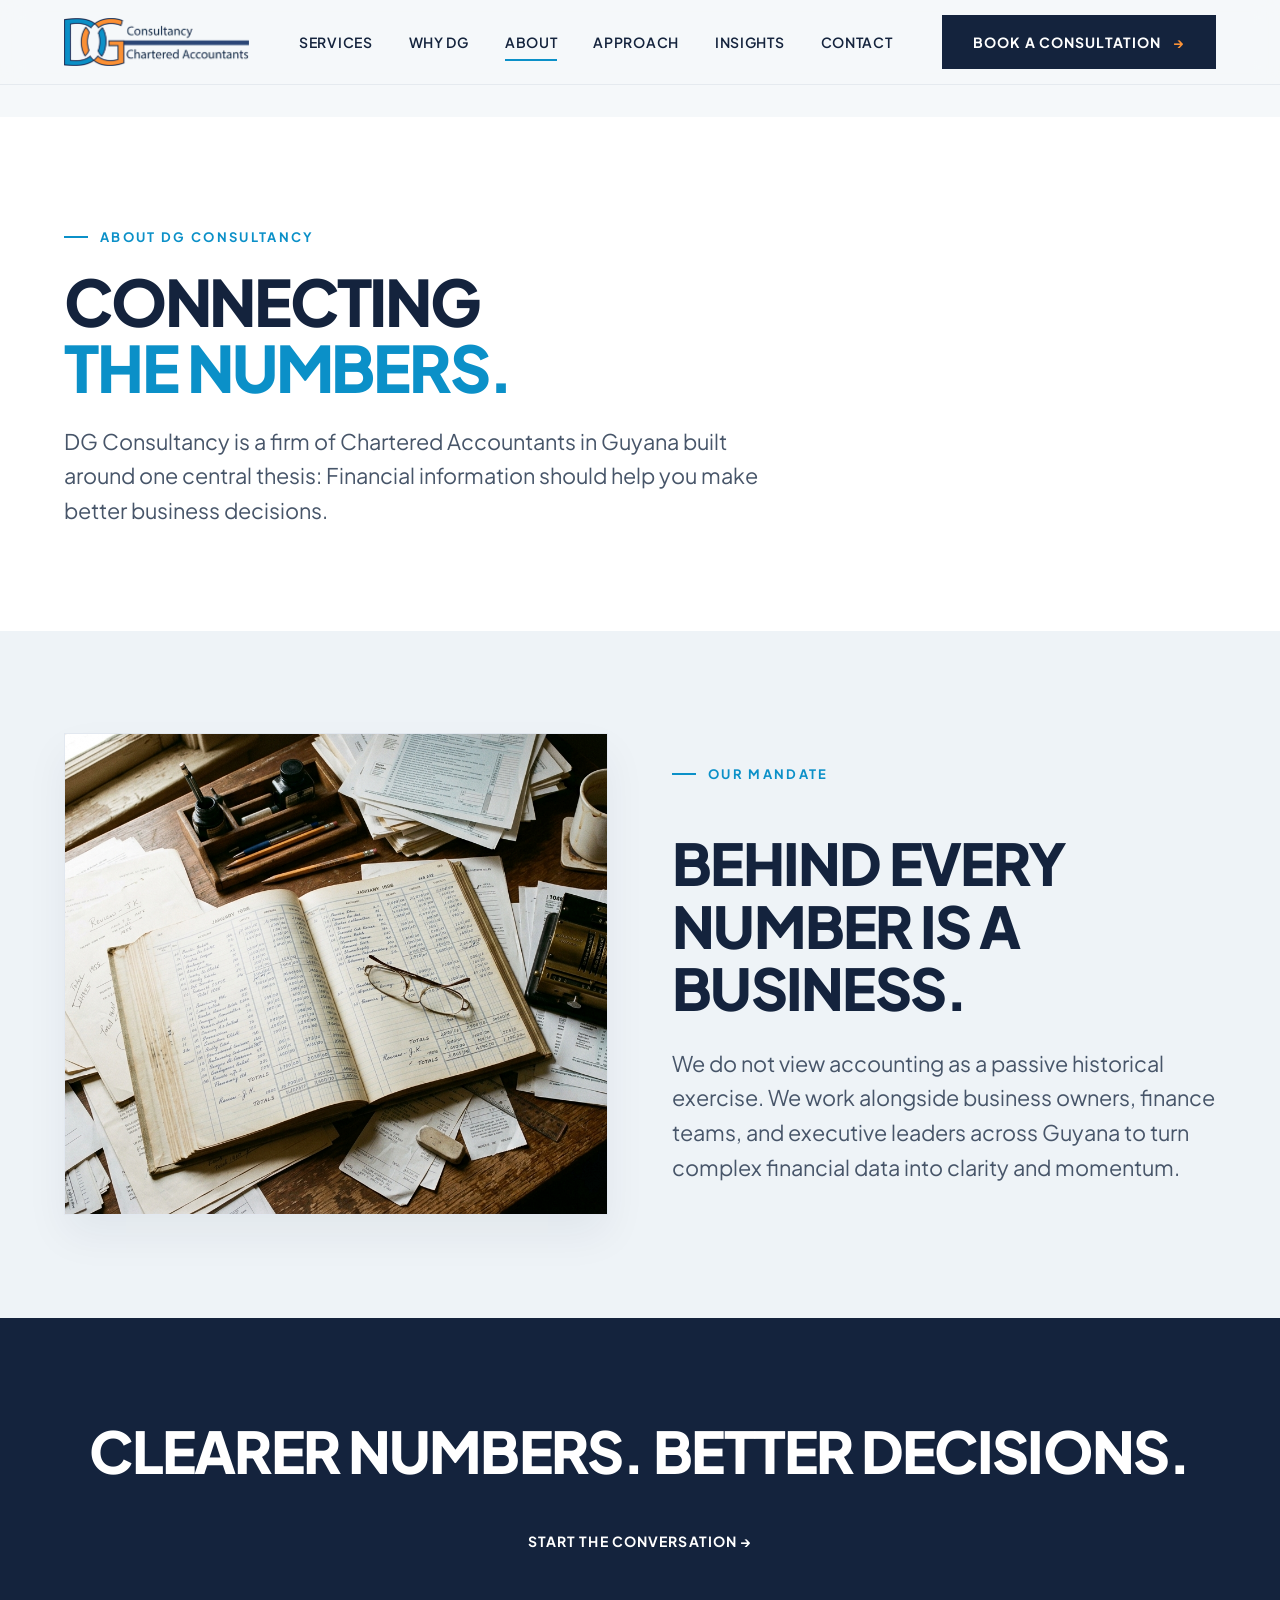
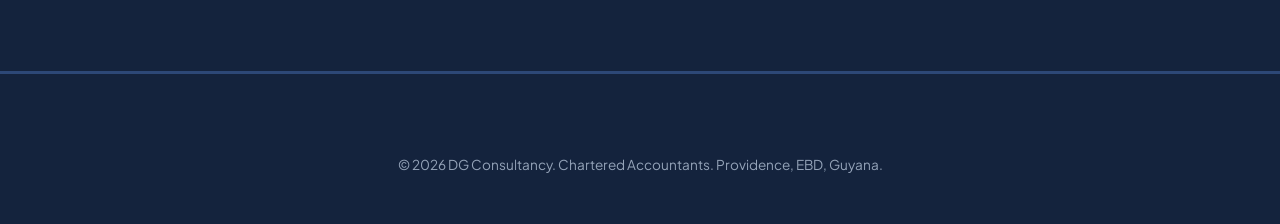
==== about.html @ 397938e2 "Initial commit: DG Consultancy website and digital identity" ====
<!DOCTYPE html>
<html lang="en">
<head>
  <meta charset="UTF-8">
  <meta name="viewport" content="width=device-width, initial-scale=1.0">
  <title>About DG Consultancy | Chartered Accountants Guyana</title>
  <meta name="description" content="Learn about DG Consultancy, Chartered Accountants in Guyana. Built on precision, perspective, control and direction.">
  <link rel="preconnect" href="https://fonts.googleapis.com">
  <link rel="preconnect" href="https://fonts.gstatic.com" crossorigin>
  <link href="https://fonts.googleapis.com/css2?family=Plus+Jakarta+Sans:wght@400;500;600;700;800&display=swap" rel="stylesheet">
  <link rel="stylesheet" href="styles.css">
</head>
<body>

  <header class="site-header" id="site-header">
    <div class="container header-container">
      <a href="index.html" class="brand-logo" aria-label="DG Consultancy Homepage">
        <img src="assets/images/logo.png" alt="DG Consultancy Chartered Accountants Logo" class="brand-logo-img">
      </a>

      <nav class="nav-links">
        <a href="index.html#services" class="nav-link">Services</a>
        <a href="index.html#why-dg" class="nav-link">Why DG</a>
        <a href="about.html" class="nav-link active">About</a>
        <a href="index.html#approach" class="nav-link">Approach</a>
        <a href="insights.html" class="nav-link">Insights</a>
        <a href="contact.html" class="nav-link">Contact</a>
      </nav>

      <div class="header-cta-group">
        <a href="contact.html" class="btn-primary">BOOK A CONSULTATION <span class="arrow">&rarr;</span></a>
      </div>
    </div>
  </header>

  <main style="padding-top: calc(var(--header-height) + 2rem);">
    
    <section class="section section-light">
      <div class="container">
        <span class="text-eyebrow">ABOUT DG CONSULTANCY</span>
        <h1 class="text-hero" style="font-size: clamp(2.5rem, 5vw, 4.25rem);">
          CONNECTING<br><span class="highlight-blue">THE NUMBERS.</span>
        </h1>
        <p class="text-subtitle" style="max-width: 720px; margin-top: 1.5rem;">
          DG Consultancy is a firm of Chartered Accountants in Guyana built around one central thesis: Financial information should help you make better business decisions.
        </p>
      </div>
    </section>

    <section class="section section-pale">
      <div class="container">
        <div class="human-grid">
          <div class="human-image-frame" data-reveal>
            <img src="assets/images/about-hands.jpg" alt="DG Consultancy Professional Practice">
          </div>
          <div class="human-content" data-reveal>
            <span class="text-eyebrow">OUR MANDATE</span>
            <h2 class="text-section-title">BEHIND EVERY NUMBER IS A BUSINESS.</h2>
            <p class="text-subtitle">
              We do not view accounting as a passive historical exercise. We work alongside business owners, finance teams, and executive leaders across Guyana to turn complex financial data into clarity and momentum.
            </p>
          </div>
        </div>
      </div>
    </section>

    <section class="section section-dark" style="text-align: center;">
      <div class="container">
        <h2 class="text-section-title">CLEARER NUMBERS. BETTER DECISIONS.</h2>
        <a href="contact.html" class="btn-primary" style="margin-top: 2rem;">START THE CONVERSATION &rarr;</a>
      </div>
    </section>

  </main>

  <footer class="site-footer">
    <div class="container" style="text-align: center; color: #94A3B8; font-size: 0.85rem;">
      &copy; 2026 DG Consultancy. Chartered Accountants. Providence, EBD, Guyana.
    </div>
  </footer>

  <script src="script.js"></script>
</body>
</html>
---- styles.css ----
/* ==========================================================================
   DG CONSULTANCY — DESIGN SYSTEM & STYLESHEET
   Brand Direction: Navy Authority + Blue Intelligence + Orange Action + White Clarity
   ========================================================================== */

/* --------------------------------------------------------------------------
   1. COLOR SYSTEM & CSS VARIABLES
   -------------------------------------------------------------------------- */
:root {
  /* Primary Logo & Brand Colors */
  --color-navy: #2D4877;
  --color-dark-navy: #14233D;
  --color-blue: #0B90C8;
  --color-orange: #FB9237;
  
  /* Neutral Surfaces & Backgrounds */
  --color-white: #FFFFFF;
  --color-bg-light: #F5F8FA;
  --color-bg-pale-blue: #EEF3F7;
  --color-bg-card: #FFFFFF;
  
  /* Text & Border Colors */
  --color-text-primary: #14233D;
  --color-text-secondary: #475569;
  --color-text-muted: #64748B;
  --color-text-light: #94A3B8;
  --color-border: #E2E8F0;
  --color-border-dark: rgba(255, 255, 255, 0.12);
  
  /* Brand Specific Accents */
  --color-blue-glow: rgba(11, 144, 200, 0.15);
  --color-orange-glow: rgba(251, 146, 55, 0.2);
  
  /* Typography Tokens */
  --font-primary: 'Plus Jakarta Sans', -apple-system, BlinkMacSystemFont, 'Segoe UI', Roboto, sans-serif;
  --font-mono: 'JetBrains Mono', monospace, sans-serif;

  /* Layout & Grid */
  --container-max-width: 1400px;
  --header-height: 85px;
  --section-padding-y: clamp(5rem, 8vw, 8.5rem);
  --section-padding-x: clamp(1.25rem, 5vw, 4rem);
  
  /* Transitions & Easing */
  --transition-fast: 0.2s cubic-bezier(0.16, 1, 0.3, 1);
  --transition-normal: 0.4s cubic-bezier(0.16, 1, 0.3, 1);
  --transition-slow: 0.8s cubic-bezier(0.16, 1, 0.3, 1);
  --ease-out-expo: cubic-bezier(0.16, 1, 0.3, 1);
}

/* --------------------------------------------------------------------------
   2. RESET & BASE STYLES
   -------------------------------------------------------------------------- */
*, *::before, *::after {
  box-sizing: border-box;
  margin: 0;
  padding: 0;
}

html {
  scroll-behavior: smooth;
  font-size: 16px;
  -webkit-font-smoothing: antialiased;
  -moz-osx-font-smoothing: grayscale;
  background-color: var(--color-bg-light);
  color: var(--color-text-primary);
}

body {
  font-family: var(--font-primary);
  line-height: 1.6;
  overflow-x: hidden;
  background-color: var(--color-bg-light);
}

img, picture, svg, video {
  display: block;
  max-width: 100%;
  height: auto;
}

button, input, textarea, select {
  font: inherit;
  color: inherit;
  background: none;
  border: none;
  outline: none;
}

button {
  cursor: pointer;
}

a {
  color: inherit;
  text-decoration: none;
}

ul, ol {
  list-style: none;
}

/* --------------------------------------------------------------------------
   3. TYPOGRAPHY SYSTEM (ARCHITECTURAL & INTENTIONAL)
   -------------------------------------------------------------------------- */
h1, h2, h3, h4, h5, h6 {
  font-weight: 700;
  line-height: 1.1;
  letter-spacing: -0.025em;
  color: var(--color-dark-navy);
}

.text-hero {
  font-size: clamp(2.75rem, 6.2vw, 5.5rem);
  font-weight: 800;
  line-height: 1.04;
  letter-spacing: -0.035em;
  text-transform: uppercase;
}

.text-section-title {
  font-size: clamp(2.25rem, 4.5vw, 3.75rem);
  font-weight: 800;
  line-height: 1.08;
  letter-spacing: -0.03em;
  text-transform: uppercase;
}

.text-statement {
  font-size: clamp(1.85rem, 3.5vw, 3rem);
  font-weight: 700;
  line-height: 1.15;
  letter-spacing: -0.025em;
  text-transform: uppercase;
}

.text-subtitle {
  font-size: clamp(1.1rem, 2vw, 1.35rem);
  color: var(--color-text-secondary);
  font-weight: 400;
  line-height: 1.6;
}

.text-eyebrow {
  font-size: 0.8125rem;
  font-weight: 700;
  letter-spacing: 0.18em;
  text-transform: uppercase;
  color: var(--color-blue);
  display: inline-flex;
  align-items: center;
  gap: 0.75rem;
  margin-bottom: 1.25rem;
}

.text-eyebrow::before {
  content: '';
  display: inline-block;
  width: 24px;
  height: 2px;
  background-color: var(--color-blue);
}

.text-micro {
  font-size: 0.75rem;
  font-weight: 600;
  letter-spacing: 0.12em;
  text-transform: uppercase;
  color: var(--color-text-muted);
}

/* Accent highlight color */
.highlight-blue {
  color: var(--color-blue);
}

.highlight-orange {
  color: var(--color-orange);
}

/* --------------------------------------------------------------------------
   4. LAYOUT & CONTAINERS
   -------------------------------------------------------------------------- */
.container {
  width: 100%;
  max-width: var(--container-max-width);
  margin: 0 auto;
  padding-left: var(--section-padding-x);
  padding-right: var(--section-padding-x);
}

.section {
  padding-top: var(--section-padding-y);
  padding-bottom: var(--section-padding-y);
  position: relative;
}

.section-light {
  background-color: var(--color-white);
}

.section-pale {
  background-color: var(--color-bg-pale-blue);
}

.section-dark {
  background-color: var(--color-dark-navy);
  color: var(--color-white);
}

.section-dark h1,
.section-dark h2,
.section-dark h3,
.section-dark h4 {
  color: var(--color-white);
}

.grid-12 {
  display: grid;
  grid-template-columns: repeat(12, 1fr);
  gap: 1.75rem;
}

/* Structural Brand Line Motif */
.brand-line {
  height: 2px;
  width: 100%;
  background: linear-gradient(90deg, var(--color-navy) 0%, var(--color-blue) 70%, var(--color-orange) 100%);
  border: none;
  margin: 0;
}

.brand-line-subtle {
  height: 1px;
  width: 100%;
  background: var(--color-border);
  border: none;
}

/* --------------------------------------------------------------------------
   5. NAVIGATION & HEADER BEHAVIOR
   -------------------------------------------------------------------------- */
.site-header {
  position: fixed;
  top: 0;
  left: 0;
  right: 0;
  height: var(--header-height);
  z-index: 1000;
  transition: background-color var(--transition-normal), border-color var(--transition-normal), transform var(--transition-normal);
  background-color: rgba(245, 248, 250, 0.85);
  backdrop-filter: blur(12px);
  -webkit-backdrop-filter: blur(12px);
  border-bottom: 1px solid rgba(45, 72, 119, 0.08);
}

.site-header.scrolled {
  background-color: rgba(255, 255, 255, 0.96);
  border-bottom: 1px solid var(--color-border);
  box-shadow: 0 4px 20px rgba(20, 35, 61, 0.04);
}

.header-container {
  display: flex;
  align-items: center;
  justify-content: space-between;
  height: 100%;
}

/* SVG & Image Logo Styling */
.brand-logo {
  display: flex;
  align-items: center;
  gap: 0.85rem;
  text-decoration: none;
}

.brand-logo svg,
.brand-logo-img {
  height: clamp(40px, 4vw, 48px);
  max-height: 48px;
  width: auto;
  object-fit: contain;
  transition: transform var(--transition-fast), filter var(--transition-fast);
}

.site-footer .brand-logo-img {
  height: clamp(48px, 4.5vw, 56px);
  max-height: 56px;
}

.brand-logo:hover svg,
.brand-logo:hover .brand-logo-img {
  transform: scale(1.02);
}

.nav-links {
  display: flex;
  align-items: center;
  gap: 2.25rem;
}

.nav-link {
  font-size: 0.875rem;
  font-weight: 600;
  letter-spacing: 0.05em;
  text-transform: uppercase;
  color: var(--color-dark-navy);
  position: relative;
  padding: 0.5rem 0;
  transition: color var(--transition-fast);
}

.nav-link::after {
  content: '';
  position: absolute;
  bottom: 0;
  left: 0;
  width: 0%;
  height: 2px;
  background-color: var(--color-blue);
  transition: width var(--transition-fast);
}

.nav-link:hover {
  color: var(--color-blue);
}

.nav-link:hover::after,
.nav-link.active::after {
  width: 100%;
}

.header-cta-group {
  display: flex;
  align-items: center;
  gap: 1.25rem;
}

/* Mobile Toggle */
.mobile-nav-toggle {
  display: none;
  flex-direction: column;
  justify-content: center;
  gap: 5px;
  width: 40px;
  height: 40px;
  padding: 8px;
  cursor: pointer;
  z-index: 1002;
}

.mobile-nav-toggle span {
  display: block;
  height: 2px;
  width: 100%;
  background-color: var(--color-dark-navy);
  transition: transform var(--transition-normal), opacity var(--transition-normal);
}

.mobile-nav-toggle.open span:nth-child(1) {
  transform: translateY(7px) rotate(45deg);
}

.mobile-nav-toggle.open span:nth-child(2) {
  opacity: 0;
}

.mobile-nav-toggle.open span:nth-child(3) {
  transform: translateY(-7px) rotate(-45deg);
}

/* Mobile Menu Panel */
.mobile-nav-panel {
  position: fixed;
  inset: 0;
  background-color: var(--color-dark-navy);
  z-index: 1001;
  padding: 6rem 2rem 3rem 2rem;
  display: flex;
  flex-direction: column;
  justify-content: space-between;
  transform: translateX(100%);
  transition: transform var(--transition-normal);
}

.mobile-nav-panel.open {
  transform: translateX(0);
}

.mobile-nav-links {
  display: flex;
  flex-direction: column;
  gap: 1.5rem;
}

.mobile-nav-link {
  font-size: 1.75rem;
  font-weight: 700;
  text-transform: uppercase;
  color: var(--color-white);
  display: flex;
  align-items: center;
  justify-content: space-between;
  border-bottom: 1px solid var(--color-border-dark);
  padding-bottom: 1rem;
}

.mobile-nav-link span.num {
  font-size: 1rem;
  color: var(--color-orange);
}

/* --------------------------------------------------------------------------
   6. BUTTONS & INTERACTIVE CONTROLS (PRECISION DRIVEN)
   -------------------------------------------------------------------------- */
.btn-primary {
  display: inline-flex;
  align-items: center;
  justify-content: center;
  gap: 0.75rem;
  padding: 0.95rem 1.85rem;
  font-size: 0.875rem;
  font-weight: 700;
  letter-spacing: 0.08em;
  text-transform: uppercase;
  color: var(--color-white);
  background-color: var(--color-dark-navy);
  border: 1px solid var(--color-dark-navy);
  position: relative;
  overflow: hidden;
  transition: background-color var(--transition-fast), border-color var(--transition-fast), transform var(--transition-fast), box-shadow var(--transition-fast);
}

.btn-primary .arrow {
  color: var(--color-orange);
  transition: transform var(--transition-fast);
}

.btn-primary:hover {
  background-color: var(--color-navy);
  border-color: var(--color-navy);
  transform: translateY(-2px);
  box-shadow: 0 6px 20px rgba(45, 72, 119, 0.2);
}

.btn-primary:hover .arrow {
  transform: translateX(5px);
}

.btn-secondary {
  display: inline-flex;
  align-items: center;
  justify-content: center;
  gap: 0.75rem;
  padding: 0.95rem 1.85rem;
  font-size: 0.875rem;
  font-weight: 700;
  letter-spacing: 0.08em;
  text-transform: uppercase;
  color: var(--color-dark-navy);
  background-color: transparent;
  border: 1px solid var(--color-navy);
  transition: background-color var(--transition-fast), color var(--transition-fast), border-color var(--transition-fast), transform var(--transition-fast);
}

.btn-secondary .arrow {
  color: var(--color-blue);
  transition: transform var(--transition-fast);
}

.btn-secondary:hover {
  background-color: rgba(45, 72, 119, 0.05);
  border-color: var(--color-blue);
  color: var(--color-blue);
}

.btn-secondary:hover .arrow {
  transform: translateX(5px);
}

.btn-light {
  background-color: var(--color-white);
  color: var(--color-dark-navy);
  border-color: var(--color-white);
}

.btn-light:hover {
  background-color: var(--color-bg-light);
  border-color: var(--color-bg-light);
}

/* --------------------------------------------------------------------------
   7. SECTION 01: HERO
   -------------------------------------------------------------------------- */
.hero-section {
  min-height: 100vh;
  padding-top: calc(var(--header-height) + 3rem);
  padding-bottom: 4rem;
  display: flex;
  flex-direction: column;
  justify-content: space-between;
  position: relative;
  background-color: var(--color-bg-light);
  overflow: hidden;
}

.hero-grid {
  display: grid;
  grid-template-columns: 1fr 1fr;
  gap: 3.5rem;
  align-items: center;
}

.hero-content {
  display: flex;
  flex-direction: column;
  gap: 1.75rem;
}

.hero-meta-label {
  display: flex;
  align-items: center;
  gap: 1.5rem;
  border-left: 2px solid var(--color-orange);
  padding-left: 1rem;
}

.hero-body {
  font-size: clamp(1.05rem, 1.5vw, 1.25rem);
  color: var(--color-text-secondary);
  max-width: 540px;
  line-height: 1.65;
}

.hero-actions {
  display: flex;
  align-items: center;
  gap: 1.25rem;
  margin-top: 0.5rem;
}

/* Hero Architectural DG Visual */
.hero-visual-wrapper {
  position: relative;
  width: 100%;
  height: 480px;
  display: flex;
  align-items: center;
  justify-content: center;
}

.hero-visual-svg {
  width: 100%;
  height: 100%;
  max-width: 520px;
}

.hero-visual-badge {
  position: absolute;
  bottom: 10px;
  right: 10px;
  background-color: rgba(255, 255, 255, 0.92);
  backdrop-filter: blur(8px);
  padding: 0.6rem 1rem;
  border: 1px solid var(--color-border);
  display: flex;
  align-items: center;
  gap: 0.6rem;
}

.badge-dot {
  width: 8px;
  height: 8px;
  border-radius: 50%;
  background-color: var(--color-orange);
  box-shadow: 0 0 10px var(--color-orange);
  animation: pulse 2s infinite;
}

@keyframes pulse {
  0%, 100% { opacity: 1; transform: scale(1); }
  50% { opacity: 0.4; transform: scale(0.85); }
}

.hero-bottom-bar {
  margin-top: 3.5rem;
  padding-top: 1.75rem;
  border-top: 1px solid var(--color-border);
  display: flex;
  align-items: center;
  justify-content: space-between;
}

/* --------------------------------------------------------------------------
   8. SECTION 02: BRAND STATEMENT
   -------------------------------------------------------------------------- */
.statement-section {
  background-color: var(--color-white);
  position: relative;
}

.statement-grid {
  display: grid;
  grid-template-columns: 7fr 5fr;
  gap: 4rem;
  align-items: center;
}

.statement-text-wrapper {
  display: flex;
  flex-direction: column;
  gap: 1.75rem;
}

.statement-supporting-card {
  background-color: var(--color-bg-pale-blue);
  border-left: 3px solid var(--color-navy);
  padding: 2.5rem;
}

/* --------------------------------------------------------------------------
   9. SECTION 03: SERVICES (INTERACTIVE DIRECTORY)
   -------------------------------------------------------------------------- */
.services-section {
  background-color: var(--color-bg-light);
}

.services-layout {
  display: grid;
  grid-template-columns: 4fr 8fr;
  gap: 3rem;
  margin-top: 3rem;
}

.services-directory-nav {
  display: flex;
  flex-direction: column;
  gap: 0.5rem;
}

.service-nav-item {
  display: flex;
  align-items: center;
  gap: 1.25rem;
  padding: 1.25rem 1.5rem;
  background-color: var(--color-white);
  border: 1px solid var(--color-border);
  text-align: left;
  transition: all var(--transition-fast);
  position: relative;
}

.service-nav-item .num {
  font-size: 0.875rem;
  font-weight: 700;
  color: var(--color-text-muted);
  transition: color var(--transition-fast);
}

.service-nav-item .title {
  font-size: 1.125rem;
  font-weight: 700;
  text-transform: uppercase;
  color: var(--color-dark-navy);
  transition: color var(--transition-fast);
}

.service-nav-item:hover {
  border-color: var(--color-blue);
  background-color: #FAFCFE;
}

.service-nav-item.active {
  background-color: var(--color-dark-navy);
  border-color: var(--color-dark-navy);
}

.service-nav-item.active .num {
  color: var(--color-orange);
}

.service-nav-item.active .title {
  color: var(--color-white);
}

.service-nav-item.active::after {
  content: '';
  position: absolute;
  right: 0;
  top: 0;
  bottom: 0;
  width: 4px;
  background-color: var(--color-orange);
}

.service-display-panel {
  background-color: var(--color-white);
  border: 1px solid var(--color-border);
  padding: 3.5rem;
  display: grid;
  grid-template-columns: 1fr 1fr;
  gap: 3rem;
  align-items: center;
  position: relative;
  min-height: 480px;
}

.service-info-col {
  display: flex;
  flex-direction: column;
  gap: 1.5rem;
}

.service-included-list {
  display: flex;
  flex-direction: column;
  gap: 0.75rem;
  margin: 1rem 0;
}

.service-included-item {
  display: flex;
  align-items: center;
  gap: 0.75rem;
  font-size: 0.95rem;
  font-weight: 600;
  color: var(--color-text-primary);
}

.service-included-item::before {
  content: '—';
  color: var(--color-blue);
  font-weight: 800;
}

.service-image-col {
  position: relative;
  height: 100%;
  min-height: 320px;
  overflow: hidden;
  border: 1px solid var(--color-border);
}

.service-image-col img {
  width: 100%;
  height: 100%;
  object-fit: cover;
  transition: transform var(--transition-slow);
}

.service-display-panel:hover .service-image-col img {
  transform: scale(1.03);
}

/* Mobile Service Accordion fallback */
.services-accordion-mobile {
  display: none;
  flex-direction: column;
  gap: 1rem;
  margin-top: 2rem;
}

/* --------------------------------------------------------------------------
   10. SECTION 04: SIGNATURE DG SYSTEM (TRANSFORMATION ENGINE)
   -------------------------------------------------------------------------- */
.signature-section {
  background-color: var(--color-dark-navy);
  color: var(--color-white);
  min-height: 90vh;
  display: flex;
  align-items: center;
  position: relative;
  overflow: hidden;
}

.signature-grid {
  display: grid;
  grid-template-columns: 5fr 7fr;
  gap: 4rem;
  align-items: center;
}

.signature-content-left {
  display: flex;
  flex-direction: column;
  gap: 2rem;
  z-index: 2;
}

.signature-visualization {
  position: relative;
  width: 100%;
  min-height: 420px;
  background-color: rgba(255, 255, 255, 0.02);
  border: 1px solid var(--color-border-dark);
  padding: 2.5rem;
  display: flex;
  flex-direction: column;
  justify-content: center;
  gap: 1.5rem;
}

.data-node-row {
  display: flex;
  align-items: center;
  justify-content: space-between;
  padding: 1rem 1.25rem;
  background-color: rgba(255, 255, 255, 0.03);
  border: 1px solid rgba(255, 255, 255, 0.06);
  transition: all 0.6s ease;
}

.data-node-label {
  font-family: var(--font-mono);
  font-size: 0.85rem;
  letter-spacing: 0.05em;
  color: var(--color-text-light);
}

.data-node-value {
  font-family: var(--font-mono);
  font-weight: 700;
  color: var(--color-blue);
}

.data-node-status {
  display: inline-flex;
  align-items: center;
  gap: 0.5rem;
  font-size: 0.75rem;
  text-transform: uppercase;
  letter-spacing: 0.1em;
}

.status-indicator {
  width: 6px;
  height: 6px;
  border-radius: 50%;
  background-color: var(--color-blue);
}

.signature-visualization.aligned .data-node-row {
  border-color: rgba(11, 144, 200, 0.4);
  background-color: rgba(11, 144, 200, 0.08);
}

.signature-visualization.aligned .status-indicator {
  background-color: var(--color-orange);
  box-shadow: 0 0 8px var(--color-orange);
}

.signature-statement-banner {
  margin-top: 2rem;
  padding: 1.5rem 2rem;
  border-left: 3px solid var(--color-orange);
  background-color: rgba(251, 146, 55, 0.08);
  font-size: 1.25rem;
  font-weight: 700;
  letter-spacing: -0.01em;
  text-transform: uppercase;
}

/* --------------------------------------------------------------------------
   11. SECTION 05: WHY DG (CLEARER WAY)
   -------------------------------------------------------------------------- */
.why-section {
  background-color: var(--color-white);
}

.why-grid {
  display: grid;
  grid-template-columns: repeat(4, 1fr);
  gap: 2rem;
  margin-top: 3.5rem;
}

.why-card {
  padding: 2.5rem 2rem;
  background-color: var(--color-bg-light);
  border: 1px solid var(--color-border);
  display: flex;
  flex-direction: column;
  gap: 1.25rem;
  transition: transform var(--transition-fast), border-color var(--transition-fast);
}

.why-card:hover {
  transform: translateY(-4px);
  border-color: var(--color-navy);
}

.why-num {
  font-size: 2.25rem;
  font-weight: 800;
  color: var(--color-blue);
  line-height: 1;
}

.why-title {
  font-size: 1.25rem;
  font-weight: 800;
  text-transform: uppercase;
}

.why-desc {
  font-size: 0.95rem;
  color: var(--color-text-secondary);
}

/* --------------------------------------------------------------------------
   12. SECTION 06: HUMAN SIDE & PHOTOGRAPHY
   -------------------------------------------------------------------------- */
.human-section {
  background-color: var(--color-bg-pale-blue);
}

.human-grid {
  display: grid;
  grid-template-columns: 6fr 6fr;
  gap: 4rem;
  align-items: center;
}

.human-image-frame {
  position: relative;
  border: 1px solid var(--color-border);
  overflow: hidden;
  box-shadow: 0 20px 40px rgba(20, 35, 61, 0.06);
}

.human-image-frame img {
  width: 100%;
  height: 480px;
  object-fit: cover;
  filter: saturate(0.95) contrast(1.02);
}

.human-content {
  display: flex;
  flex-direction: column;
  gap: 1.75rem;
}

.realities-list {
  display: flex;
  flex-direction: column;
  gap: 1rem;
  margin-top: 1rem;
}

.reality-item {
  display: flex;
  align-items: flex-start;
  gap: 1rem;
  padding: 1rem 1.25rem;
  background-color: var(--color-white);
  border-left: 3px solid var(--color-blue);
}

.reality-item.active {
  border-left-color: var(--color-orange);
}

.reality-title {
  font-size: 0.95rem;
  font-weight: 700;
  text-transform: uppercase;
  color: var(--color-dark-navy);
}

.reality-desc {
  font-size: 0.875rem;
  color: var(--color-text-secondary);
}

/* --------------------------------------------------------------------------
   13. SECTION 07: WHO WE HELP (BUSINESS STAGES)
   -------------------------------------------------------------------------- */
.stages-section {
  background-color: var(--color-white);
}

.stages-connector-line {
  height: 3px;
  width: 100%;
  background: linear-gradient(90deg, var(--color-blue) 0%, var(--color-navy) 50%, var(--color-orange) 100%);
  margin: 3rem 0;
}

.stages-grid {
  display: grid;
  grid-template-columns: repeat(4, 1fr);
  gap: 2rem;
}

.stage-card {
  padding: 2rem;
  border: 1px solid var(--color-border);
  background-color: var(--color-bg-light);
  display: flex;
  flex-direction: column;
  gap: 1rem;
  position: relative;
}

.stage-card::before {
  content: '';
  position: absolute;
  top: -1.75rem;
  left: 2rem;
  width: 12px;
  height: 12px;
  border-radius: 50%;
  background-color: var(--color-blue);
  border: 2px solid var(--color-white);
}

.stage-card:nth-child(4)::before {
  background-color: var(--color-orange);
}

.stage-tag {
  font-size: 0.75rem;
  font-weight: 800;
  letter-spacing: 0.15em;
  text-transform: uppercase;
  color: var(--color-navy);
}

.stage-title {
  font-size: 1.25rem;
  font-weight: 800;
  text-transform: uppercase;
}

/* --------------------------------------------------------------------------
   14. SECTION 08: APPROACH / PROCESS
   -------------------------------------------------------------------------- */
.process-section {
  background-color: var(--color-bg-light);
}

.process-steps-grid {
  display: grid;
  grid-template-columns: repeat(4, 1fr);
  gap: 2rem;
  margin-top: 3.5rem;
  position: relative;
}

.process-step-card {
  background-color: var(--color-white);
  border: 1px solid var(--color-border);
  padding: 2.5rem 2rem;
  display: flex;
  flex-direction: column;
  gap: 1.25rem;
  position: relative;
}

.process-step-card::after {
  content: '→';
  position: absolute;
  top: 2rem;
  right: -1rem;
  font-size: 1.25rem;
  font-weight: 800;
  color: var(--color-blue);
  background-color: var(--color-white);
  width: 32px;
  height: 32px;
  display: flex;
  align-items: center;
  justify-content: center;
  border: 1px solid var(--color-border);
  border-radius: 50%;
  z-index: 2;
}

.process-step-card:last-child::after {
  display: none;
}

.process-num {
  font-size: 0.875rem;
  font-weight: 800;
  letter-spacing: 0.1em;
  color: var(--color-orange);
}

/* --------------------------------------------------------------------------
   15. SECTION 09: CREDIBILITY & PHILOSOPHY
   -------------------------------------------------------------------------- */
.credibility-section {
  background-color: var(--color-white);
}

.credibility-grid {
  display: grid;
  grid-template-columns: 6fr 6fr;
  gap: 4rem;
  align-items: center;
}

.credibility-card {
  padding: 3rem;
  background-color: var(--color-dark-navy);
  color: var(--color-white);
  border-left: 4px solid var(--color-orange);
  display: flex;
  flex-direction: column;
  gap: 1.5rem;
}

/* --------------------------------------------------------------------------
   16. SECTION 10: INSIGHTS (EDITORIAL RESOURCES)
   -------------------------------------------------------------------------- */
.insights-section {
  background-color: var(--color-bg-pale-blue);
}

.insights-grid {
  display: grid;
  grid-template-columns: repeat(3, 1fr);
  gap: 2.25rem;
  margin-top: 3.5rem;
}

.insight-card {
  background-color: var(--color-white);
  border: 1px solid var(--color-border);
  display: flex;
  flex-direction: column;
  transition: transform var(--transition-fast), border-color var(--transition-fast), box-shadow var(--transition-fast);
  height: 100%;
}

.insight-card:hover {
  transform: translateY(-5px);
  border-color: var(--color-blue);
  box-shadow: 0 12px 30px rgba(20, 35, 61, 0.08);
}

.insight-img-wrapper {
  height: 220px;
  overflow: hidden;
}

.insight-img-wrapper img {
  width: 100%;
  height: 100%;
  object-fit: cover;
  transition: transform var(--transition-slow);
}

.insight-card:hover .insight-img-wrapper img {
  transform: scale(1.05);
}

.insight-content {
  padding: 2rem;
  display: flex;
  flex-direction: column;
  justify-content: space-between;
  flex: 1;
  gap: 1.25rem;
}

.insight-meta {
  display: flex;
  align-items: center;
  justify-content: space-between;
}

.insight-category {
  font-size: 0.75rem;
  font-weight: 800;
  letter-spacing: 0.12em;
  text-transform: uppercase;
  color: var(--color-blue);
}

.insight-title {
  font-size: 1.25rem;
  font-weight: 700;
  line-height: 1.3;
  color: var(--color-dark-navy);
}

.insight-link {
  display: inline-flex;
  align-items: center;
  gap: 0.5rem;
  font-size: 0.85rem;
  font-weight: 700;
  letter-spacing: 0.05em;
  text-transform: uppercase;
  color: var(--color-navy);
  transition: color var(--transition-fast);
}

.insight-card:hover .insight-link {
  color: var(--color-blue);
}

/* --------------------------------------------------------------------------
   17. SECTION 11: GUYANA LOCATION & MAP TREATMENT
   -------------------------------------------------------------------------- */
.guyana-section {
  background-color: var(--color-white);
}

.guyana-grid {
  display: grid;
  grid-template-columns: 5fr 7fr;
  gap: 4rem;
  align-items: center;
}

.guyana-map-wrapper {
  background-color: var(--color-bg-light);
  border: 1px solid var(--color-border);
  padding: 2.5rem;
  display: flex;
  align-items: center;
  justify-content: center;
  position: relative;
  min-height: 380px;
}

.guyana-map-svg {
  width: 100%;
  max-width: 320px;
  height: auto;
}

.location-details-card {
  display: flex;
  flex-direction: column;
  gap: 1.5rem;
}

.address-block {
  padding-left: 1.5rem;
  border-left: 2px solid var(--color-blue);
}

/* --------------------------------------------------------------------------
   18. SECTION 12: FINAL CTA
   -------------------------------------------------------------------------- */
.final-cta-section {
  background-color: var(--color-dark-navy);
  color: var(--color-white);
  position: relative;
  overflow: hidden;
}

.final-cta-container {
  display: flex;
  flex-direction: column;
  align-items: center;
  text-align: center;
  gap: 2rem;
  max-width: 860px;
  margin: 0 auto;
}

.final-cta-actions {
  display: flex;
  align-items: center;
  justify-content: center;
  gap: 1.5rem;
  margin-top: 1rem;
  flex-wrap: wrap;
}

.final-cta-contacts {
  display: flex;
  align-items: center;
  gap: 2.5rem;
  margin-top: 1.5rem;
  padding-top: 2rem;
  border-top: 1px solid var(--color-border-dark);
}

.contact-direct-item {
  display: flex;
  align-items: center;
  gap: 0.75rem;
  font-size: 0.95rem;
  font-weight: 600;
  color: var(--color-bg-pale-blue);
}

.contact-direct-item span.icon {
  color: var(--color-orange);
}

/* --------------------------------------------------------------------------
   19. SECTION 13: CONTACT FORM & INTERACTION
   -------------------------------------------------------------------------- */
.contact-section {
  background-color: var(--color-bg-light);
}

.contact-grid {
  display: grid;
  grid-template-columns: 7fr 5fr;
  gap: 4rem;
  margin-top: 3rem;
}

.contact-form-wrapper {
  background-color: var(--color-white);
  border: 1px solid var(--color-border);
  padding: 3.5rem;
}

.form-group-row {
  display: grid;
  grid-template-columns: 1fr 1fr;
  gap: 1.5rem;
  margin-bottom: 1.5rem;
}

.form-group {
  display: flex;
  flex-direction: column;
  gap: 0.5rem;
  margin-bottom: 1.5rem;
}

.form-label {
  font-size: 0.8125rem;
  font-weight: 700;
  letter-spacing: 0.08em;
  text-transform: uppercase;
  color: var(--color-dark-navy);
}

.form-input,
.form-select,
.form-textarea {
  width: 100%;
  padding: 0.95rem 1.15rem;
  font-size: 0.95rem;
  border: 1px solid var(--color-border);
  background-color: var(--color-bg-light);
  color: var(--color-dark-navy);
  transition: border-color var(--transition-fast), background-color var(--transition-fast);
}

.form-input:focus,
.form-select:focus,
.form-textarea:focus {
  border-color: var(--color-blue);
  background-color: var(--color-white);
  box-shadow: 0 0 0 3px var(--color-blue-glow);
}

.form-textarea {
  min-height: 140px;
  resize: vertical;
}

.contact-info-col {
  display: flex;
  flex-direction: column;
  gap: 2rem;
}

.contact-card-box {
  background-color: var(--color-white);
  border: 1px solid var(--color-border);
  padding: 2.5rem;
  display: flex;
  flex-direction: column;
  gap: 1.25rem;
}

/* --------------------------------------------------------------------------
   20. SECTION 14: FOOTER
   -------------------------------------------------------------------------- */
.site-footer {
  background-color: var(--color-dark-navy);
  color: var(--color-white);
  padding-top: 5rem;
  padding-bottom: 3rem;
  border-top: 3px solid var(--color-navy);
}

.footer-grid {
  display: grid;
  grid-template-columns: 4fr 3fr 3fr 2fr;
  gap: 3rem;
  margin-bottom: 4rem;
}

.footer-col {
  display: flex;
  flex-direction: column;
  gap: 1.25rem;
}

.footer-col-title {
  font-size: 0.85rem;
  font-weight: 800;
  letter-spacing: 0.12em;
  text-transform: uppercase;
  color: var(--color-blue);
  margin-bottom: 0.5rem;
}

.footer-links {
  display: flex;
  flex-direction: column;
  gap: 0.85rem;
}

.footer-link {
  font-size: 0.9rem;
  color: #94A3B8;
  transition: color var(--transition-fast);
}

.footer-link:hover {
  color: var(--color-white);
}

.footer-bottom-bar {
  padding-top: 2rem;
  border-top: 1px solid var(--color-border-dark);
  display: flex;
  align-items: center;
  justify-content: space-between;
  font-size: 0.85rem;
  color: #64748B;
}

/* --------------------------------------------------------------------------
   21. ANIMATION & REVEAL UTILITIES
   -------------------------------------------------------------------------- */
[data-reveal] {
  opacity: 0;
  transform: translateY(30px);
  transition: opacity 0.8s var(--ease-out-expo), transform 0.8s var(--ease-out-expo);
}

[data-reveal].revealed {
  opacity: 1;
  transform: translateY(0);
}

/* --------------------------------------------------------------------------
   22. RESPONSIVE BREAKPOINTS (DESKTOP TO SMALL MOBILE)
   -------------------------------------------------------------------------- */
@media (max-width: 1024px) {
  .hero-grid,
  .statement-grid,
  .human-grid,
  .guyana-grid,
  .contact-grid,
  .credibility-grid {
    grid-template-columns: 1fr;
    gap: 3rem;
  }
  
  .services-layout {
    grid-template-columns: 1fr;
  }

  .service-display-panel {
    grid-template-columns: 1fr;
  }

  .why-grid,
  .stages-grid,
  .process-steps-grid {
    grid-template-columns: repeat(2, 1fr);
  }

  .footer-grid {
    grid-template-columns: 1fr 1fr;
  }

  .signature-grid {
    grid-template-columns: 1fr;
  }

  .nav-links,
  .header-cta-group .btn-secondary {
    display: none;
  }

  .mobile-nav-toggle {
    display: flex;
  }
}

@media (max-width: 768px) {
  .why-grid,
  .stages-grid,
  .process-steps-grid,
  .insights-grid {
    grid-template-columns: 1fr;
  }

  .process-step-card::after {
    display: none;
  }

  .form-group-row {
    grid-template-columns: 1fr;
  }

  .final-cta-contacts {
    flex-direction: column;
    gap: 1rem;
  }

  .footer-grid {
    grid-template-columns: 1fr;
  }

  .footer-bottom-bar {
    flex-direction: column;
    gap: 1rem;
    align-items: flex-start;
  }
}

/* --------------------------------------------------------------------------
   23. ACCESSIBILITY & REDUCED MOTION
   -------------------------------------------------------------------------- */
@media (prefers-reduced-motion: reduce) {
  *, *::before, *::after {
    animation-duration: 0.01ms !important;
    animation-iteration-count: 1 !important;
    transition-duration: 0.01ms !important;
    scroll-behavior: auto !important;
  }
}

:focus-visible {
  outline: 3px solid var(--color-blue);
  outline-offset: 3px;
}
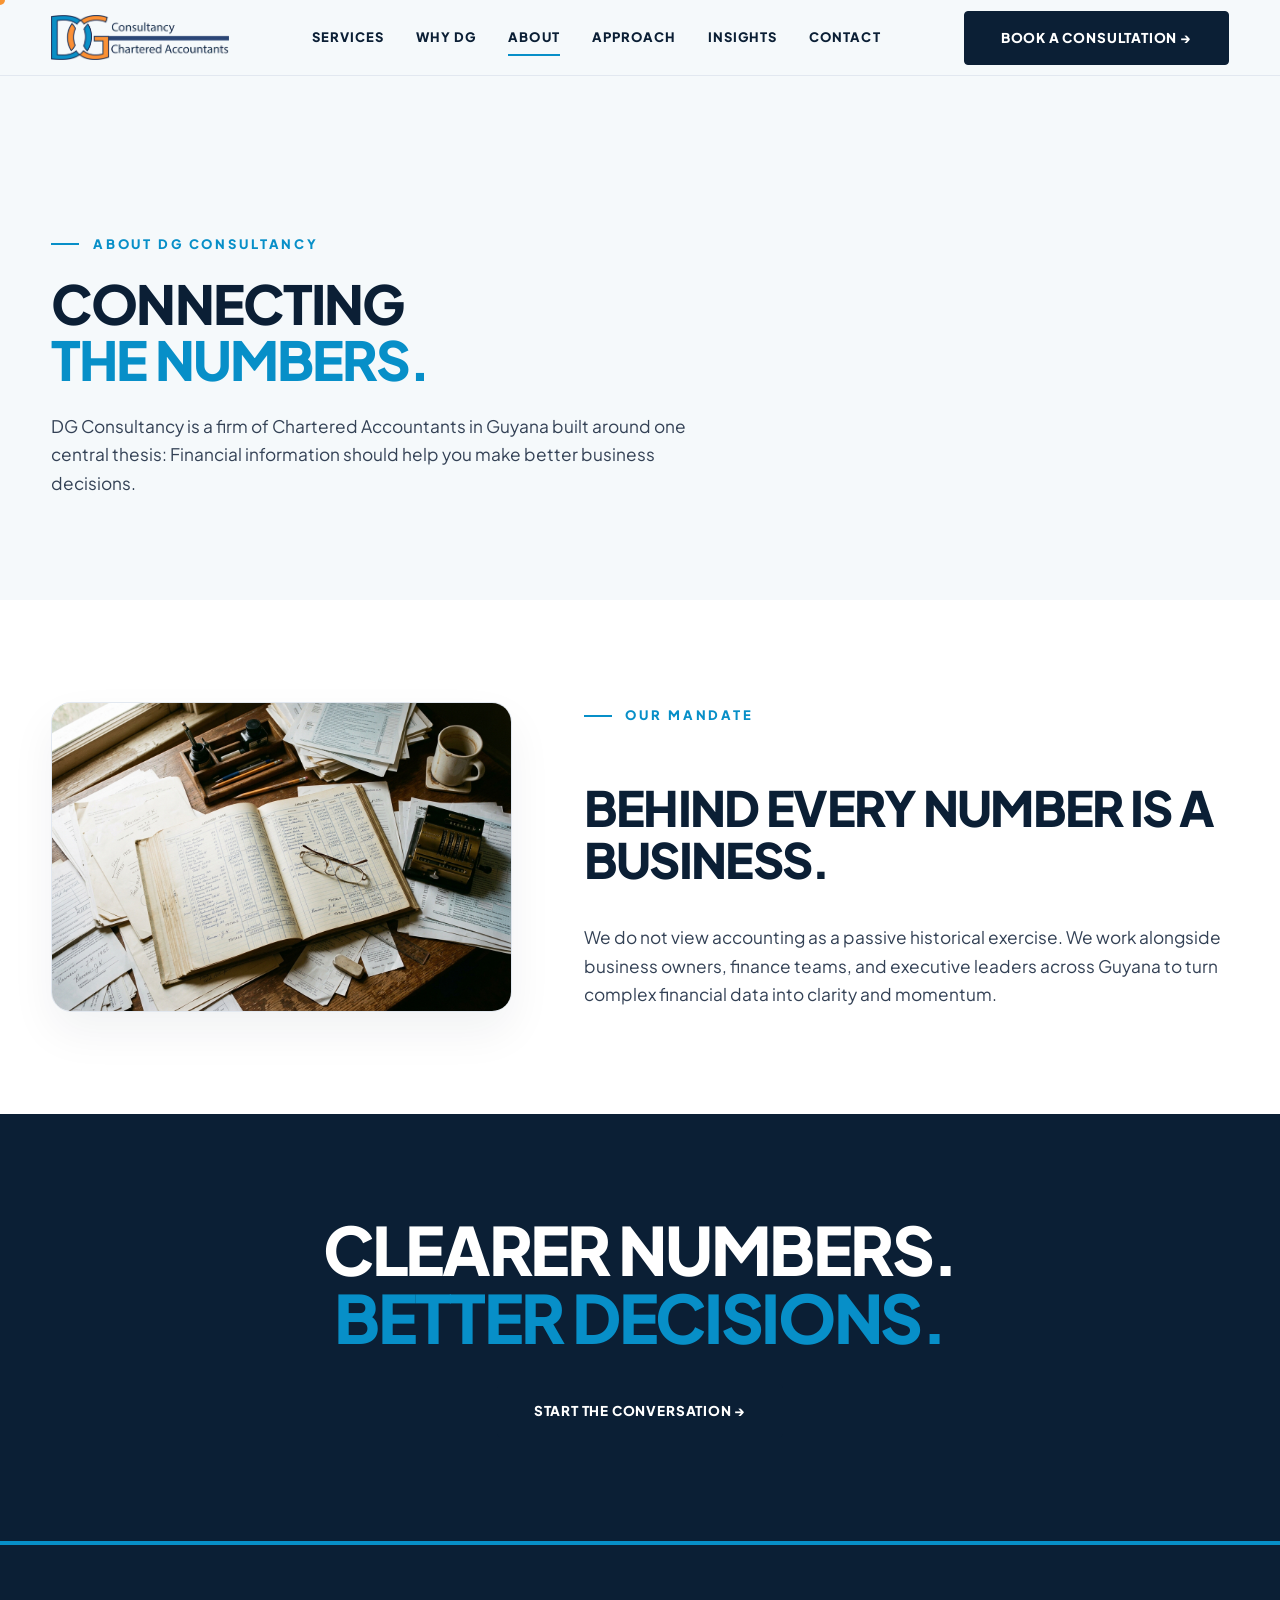
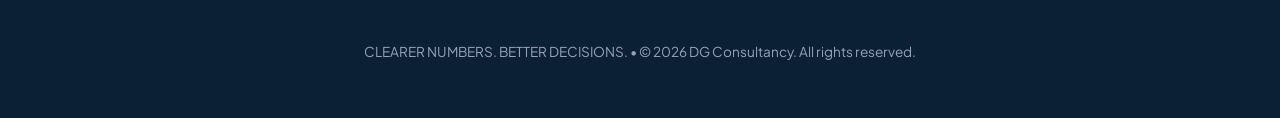
==== commit 19120ac3: "Rebuild DG Consultancy into a world-class financial brand experience" ====
--- a/about.html
+++ b/about.html
@@ -7,10 +7,14 @@
   <meta name="description" content="Learn about DG Consultancy, Chartered Accountants in Guyana. Built on precision, perspective, control and direction.">
   <link rel="preconnect" href="https://fonts.googleapis.com">
   <link rel="preconnect" href="https://fonts.gstatic.com" crossorigin>
-  <link href="https://fonts.googleapis.com/css2?family=Plus+Jakarta+Sans:wght@400;500;600;700;800&display=swap" rel="stylesheet">
+  <link href="https://fonts.googleapis.com/css2?family=JetBrains+Mono:wght@500;700;800&family=Plus+Jakarta+Sans:wght@400;500;600;700;800;900&display=swap" rel="stylesheet">
   <link rel="stylesheet" href="styles.css">
+  <script src="script.js" defer></script>
 </head>
 <body>
+
+  <!-- Custom Cursor -->
+  <div id="custom-cursor" aria-hidden="true"></div>
 
   <header class="site-header" id="site-header">
     <div class="container header-container">
@@ -19,44 +23,59 @@
       </a>
 
       <nav class="nav-links">
-        <a href="index.html#services" class="nav-link">Services</a>
-        <a href="index.html#why-dg" class="nav-link">Why DG</a>
-        <a href="about.html" class="nav-link active">About</a>
-        <a href="index.html#approach" class="nav-link">Approach</a>
-        <a href="insights.html" class="nav-link">Insights</a>
-        <a href="contact.html" class="nav-link">Contact</a>
+        <a href="index.html#services" class="nav-link">SERVICES</a>
+        <a href="index.html#why-dg" class="nav-link">WHY DG</a>
+        <a href="about.html" class="nav-link active">ABOUT</a>
+        <a href="index.html#approach" class="nav-link">APPROACH</a>
+        <a href="insights.html" class="nav-link">INSIGHTS</a>
+        <a href="contact.html" class="nav-link">CONTACT</a>
       </nav>
 
       <div class="header-cta-group">
-        <a href="contact.html" class="btn-primary">BOOK A CONSULTATION <span class="arrow">&rarr;</span></a>
+        <a href="contact.html" class="btn-rect-primary header-btn">BOOK A CONSULTATION &rarr;</a>
+        <button class="menu-circle-btn" id="mobile-nav-toggle" aria-label="Toggle navigation menu" aria-expanded="false">
+          <svg width="20" height="20" viewBox="0 0 24 24" fill="none" stroke="currentColor" stroke-width="2.2"><line x1="4" y1="7" x2="20" y2="7"/><line x1="4" y1="12" x2="20" y2="12"/><line x1="4" y1="17" x2="20" y2="17"/></svg>
+        </button>
       </div>
     </div>
   </header>
 
-  <main style="padding-top: calc(var(--header-height) + 2rem);">
+  <!-- Mobile Menu Panel -->
+  <div class="mobile-nav-panel" id="mobile-nav-panel" aria-hidden="true">
+    <div class="mobile-nav-links">
+      <a href="index.html#services" class="mobile-nav-link"><span class="title">Services</span><span class="num">01</span></a>
+      <a href="index.html#why-dg" class="mobile-nav-link"><span class="title">Why DG</span><span class="num">02</span></a>
+      <a href="about.html" class="mobile-nav-link"><span class="title">About</span><span class="num">03</span></a>
+      <a href="index.html#approach" class="mobile-nav-link"><span class="title">Approach</span><span class="num">04</span></a>
+      <a href="insights.html" class="mobile-nav-link"><span class="title">Insights</span><span class="num">05</span></a>
+      <a href="contact.html" class="mobile-nav-link"><span class="title">Contact</span><span class="num">06</span></a>
+    </div>
+  </div>
+
+  <main style="padding-top: calc(76px + 3rem);">
     
-    <section class="section section-light">
+    <section class="section">
       <div class="container">
         <span class="text-eyebrow">ABOUT DG CONSULTANCY</span>
-        <h1 class="text-hero" style="font-size: clamp(2.5rem, 5vw, 4.25rem);">
+        <h1 class="text-section-title-v3">
           CONNECTING<br><span class="highlight-blue">THE NUMBERS.</span>
         </h1>
-        <p class="text-subtitle" style="max-width: 720px; margin-top: 1.5rem;">
+        <p class="text-subtitle-v3" style="margin-top: 1.5rem;">
           DG Consultancy is a firm of Chartered Accountants in Guyana built around one central thesis: Financial information should help you make better business decisions.
         </p>
       </div>
     </section>
 
-    <section class="section section-pale">
+    <section class="section" style="background-color: var(--color-white);">
       <div class="container">
-        <div class="human-grid">
-          <div class="human-image-frame" data-reveal>
+        <div class="intro-grid-v3">
+          <div class="intro-photo-frame" data-reveal>
             <img src="assets/images/about-hands.jpg" alt="DG Consultancy Professional Practice">
           </div>
-          <div class="human-content" data-reveal>
+          <div class="intro-content-col" data-reveal>
             <span class="text-eyebrow">OUR MANDATE</span>
-            <h2 class="text-section-title">BEHIND EVERY NUMBER IS A BUSINESS.</h2>
-            <p class="text-subtitle">
+            <h2 class="text-statement-v3">BEHIND EVERY NUMBER IS A BUSINESS.</h2>
+            <p class="text-subtitle-v3">
               We do not view accounting as a passive historical exercise. We work alongside business owners, finance teams, and executive leaders across Guyana to turn complex financial data into clarity and momentum.
             </p>
           </div>
@@ -64,10 +83,12 @@
       </div>
     </section>
 
-    <section class="section section-dark" style="text-align: center;">
+    <section class="section final-cta-section-v3" style="text-align: center;">
       <div class="container">
-        <h2 class="text-section-title">CLEARER NUMBERS. BETTER DECISIONS.</h2>
-        <a href="contact.html" class="btn-primary" style="margin-top: 2rem;">START THE CONVERSATION &rarr;</a>
+        <h2 class="final-cta-headline-v3">CLEARER NUMBERS.<br><span class="highlight-blue">BETTER DECISIONS.</span></h2>
+        <div style="margin-top: 2rem;">
+          <a href="contact.html" class="btn-rect-primary">START THE CONVERSATION &rarr;</a>
+        </div>
       </div>
     </section>
 
@@ -75,10 +96,9 @@
 
   <footer class="site-footer">
     <div class="container" style="text-align: center; color: #94A3B8; font-size: 0.85rem;">
-      &copy; 2026 DG Consultancy. Chartered Accountants. Providence, EBD, Guyana.
+      CLEARER NUMBERS. BETTER DECISIONS. &bull; &copy; 2026 DG Consultancy. All rights reserved.
     </div>
   </footer>
 
-  <script src="script.js"></script>
 </body>
 </html>
--- a/styles.css
+++ b/styles.css
@@ -1,55 +1,55 @@
 /* ==========================================================================
-   DG CONSULTANCY — DESIGN SYSTEM & STYLESHEET
-   Brand Direction: Navy Authority + Blue Intelligence + Orange Action + White Clarity
+   DG CONSULTANCY — WORLD-CLASS FINANCIAL BRAND EXPERIENCE
+   Design System: Neo-Grotesk Typography, Architectural Geometry, 
+   Deep Navy (#0B1F35), DG Blue (#078FC8), DG Orange Accent (#F79432), Cool Surface (#F5F9FB)
    ========================================================================== */
 
 /* --------------------------------------------------------------------------
-   1. COLOR SYSTEM & CSS VARIABLES
+   1. COLOR TOKENS & BRAND SYSTEM
    -------------------------------------------------------------------------- */
 :root {
-  /* Primary Logo & Brand Colors */
-  --color-navy: #2D4877;
-  --color-dark-navy: #14233D;
-  --color-blue: #0B90C8;
-  --color-orange: #FB9237;
+  /* Surface Palette */
+  --color-navy: #0B1F35;
+  --color-blue: #078FC8;
+  --color-orange: #F79432;
   
-  /* Neutral Surfaces & Backgrounds */
+  /* Neutrals */
   --color-white: #FFFFFF;
-  --color-bg-light: #F5F8FA;
-  --color-bg-pale-blue: #EEF3F7;
-  --color-bg-card: #FFFFFF;
+  --color-bg-light: #F5F9FB;
+  --color-bg-pale: #EDF2F7;
+  --color-card-bg: #FFFFFF;
   
-  /* Text & Border Colors */
-  --color-text-primary: #14233D;
-  --color-text-secondary: #475569;
+  /* Typography & Lines */
+  --color-text-main: #17324D;
+  --color-text-secondary: #334155;
   --color-text-muted: #64748B;
   --color-text-light: #94A3B8;
   --color-border: #E2E8F0;
   --color-border-dark: rgba(255, 255, 255, 0.12);
-  
-  /* Brand Specific Accents */
-  --color-blue-glow: rgba(11, 144, 200, 0.15);
-  --color-orange-glow: rgba(251, 146, 55, 0.2);
-  
-  /* Typography Tokens */
+
+  /* Accents & Glows */
+  --color-blue-glow: rgba(7, 143, 200, 0.15);
+  --color-orange-glow: rgba(247, 148, 50, 0.2);
+
+  /* Typography Stack */
   --font-primary: 'Plus Jakarta Sans', -apple-system, BlinkMacSystemFont, 'Segoe UI', Roboto, sans-serif;
-  --font-mono: 'JetBrains Mono', monospace, sans-serif;
-
-  /* Layout & Grid */
-  --container-max-width: 1400px;
-  --header-height: 85px;
-  --section-padding-y: clamp(5rem, 8vw, 8.5rem);
-  --section-padding-x: clamp(1.25rem, 5vw, 4rem);
-  
-  /* Transitions & Easing */
+  --font-mono: 'JetBrains Mono', monospace;
+
+  /* Layout Boundaries */
+  --container-max-width: 1360px;
+  --header-height: 76px;
+  --section-padding-y: clamp(5.5rem, 8vw, 9rem);
+  --section-padding-x: clamp(1.5rem, 4vw, 3.5rem);
+
+  /* Transitions */
   --transition-fast: 0.2s cubic-bezier(0.16, 1, 0.3, 1);
-  --transition-normal: 0.4s cubic-bezier(0.16, 1, 0.3, 1);
-  --transition-slow: 0.8s cubic-bezier(0.16, 1, 0.3, 1);
+  --transition-normal: 0.35s cubic-bezier(0.16, 1, 0.3, 1);
+  --transition-slow: 0.75s cubic-bezier(0.16, 1, 0.3, 1);
   --ease-out-expo: cubic-bezier(0.16, 1, 0.3, 1);
 }
 
 /* --------------------------------------------------------------------------
-   2. RESET & BASE STYLES
+   2. RESET & BASE ARCHITECTURE
    -------------------------------------------------------------------------- */
 *, *::before, *::after {
   box-sizing: border-box;
@@ -63,7 +63,7 @@
   -webkit-font-smoothing: antialiased;
   -moz-osx-font-smoothing: grayscale;
   background-color: var(--color-bg-light);
-  color: var(--color-text-primary);
+  color: var(--color-text-main);
 }
 
 body {
@@ -71,6 +71,39 @@
   line-height: 1.6;
   overflow-x: hidden;
   background-color: var(--color-bg-light);
+}
+
+/* Custom Minimal Cursor */
+#custom-cursor {
+  position: fixed;
+  top: 0;
+  left: 0;
+  width: 10px;
+  height: 10px;
+  background-color: var(--color-orange);
+  border-radius: 50%;
+  pointer-events: none;
+  z-index: 9999;
+  transform: translate(-50%, -50%);
+  transition: width 0.3s ease, height 0.3s ease, background-color 0.3s ease, opacity 0.3s ease;
+  display: flex;
+  align-items: center;
+  justify-content: center;
+  font-family: var(--font-mono);
+  font-size: 0.65rem;
+  font-weight: 800;
+  color: var(--color-navy);
+  letter-spacing: 0.1em;
+  opacity: 0;
+}
+
+body.cursor-active #custom-cursor { opacity: 1; }
+
+#custom-cursor.cursor-hover {
+  width: 50px;
+  height: 50px;
+  background-color: rgba(7, 143, 200, 0.9);
+  color: var(--color-white);
 }
 
 img, picture, svg, video {
@@ -87,99 +120,70 @@
   outline: none;
 }
 
-button {
-  cursor: pointer;
-}
-
-a {
-  color: inherit;
-  text-decoration: none;
-}
-
-ul, ol {
-  list-style: none;
-}
-
-/* --------------------------------------------------------------------------
-   3. TYPOGRAPHY SYSTEM (ARCHITECTURAL & INTENTIONAL)
+button { cursor: pointer; }
+a { color: inherit; text-decoration: none; }
+ul, ol { list-style: none; }
+
+/* --------------------------------------------------------------------------
+   3. TYPOGRAPHY SCALING & HEADINGS
    -------------------------------------------------------------------------- */
 h1, h2, h3, h4, h5, h6 {
-  font-weight: 700;
-  line-height: 1.1;
-  letter-spacing: -0.025em;
-  color: var(--color-dark-navy);
-}
-
-.text-hero {
-  font-size: clamp(2.75rem, 6.2vw, 5.5rem);
-  font-weight: 800;
-  line-height: 1.04;
+  font-weight: 800;
+  line-height: 1.02;
   letter-spacing: -0.035em;
-  text-transform: uppercase;
-}
-
-.text-section-title {
-  font-size: clamp(2.25rem, 4.5vw, 3.75rem);
+  color: var(--color-navy);
+}
+
+.text-section-title-v3 {
+  font-size: clamp(2.2rem, 4.2vw, 3.8rem);
+  font-weight: 800;
+  line-height: 1.05;
+  letter-spacing: -0.035em;
+  text-transform: uppercase;
+}
+
+.text-statement-v3 {
+  font-size: clamp(2rem, 3.8vw, 3.5rem);
   font-weight: 800;
   line-height: 1.08;
-  letter-spacing: -0.03em;
-  text-transform: uppercase;
-}
-
-.text-statement {
-  font-size: clamp(1.85rem, 3.5vw, 3rem);
-  font-weight: 700;
-  line-height: 1.15;
-  letter-spacing: -0.025em;
-  text-transform: uppercase;
-}
-
-.text-subtitle {
-  font-size: clamp(1.1rem, 2vw, 1.35rem);
+  letter-spacing: -0.035em;
+  text-transform: uppercase;
+}
+
+.text-subtitle-v3 {
+  font-size: clamp(1.05rem, 1.35vw, 1.25rem);
   color: var(--color-text-secondary);
   font-weight: 400;
-  line-height: 1.6;
+  line-height: 1.65;
+  max-width: 680px;
 }
 
 .text-eyebrow {
+  font-family: var(--font-primary);
   font-size: 0.8125rem;
-  font-weight: 700;
-  letter-spacing: 0.18em;
+  font-weight: 800;
+  letter-spacing: 0.22em;
   text-transform: uppercase;
   color: var(--color-blue);
   display: inline-flex;
   align-items: center;
-  gap: 0.75rem;
+  gap: 0.85rem;
   margin-bottom: 1.25rem;
 }
 
 .text-eyebrow::before {
   content: '';
   display: inline-block;
-  width: 24px;
+  width: 28px;
   height: 2px;
   background-color: var(--color-blue);
 }
 
-.text-micro {
-  font-size: 0.75rem;
-  font-weight: 600;
-  letter-spacing: 0.12em;
-  text-transform: uppercase;
-  color: var(--color-text-muted);
-}
-
-/* Accent highlight color */
-.highlight-blue {
-  color: var(--color-blue);
-}
-
-.highlight-orange {
-  color: var(--color-orange);
-}
-
-/* --------------------------------------------------------------------------
-   4. LAYOUT & CONTAINERS
+.highlight-blue { color: var(--color-blue); }
+.highlight-orange { color: var(--color-orange); }
+
+/* --------------------------------------------------------------------------
+   4. CONTAINERS & LAYOUT
    -------------------------------------------------------------------------- */
 .container {
   width: 100%;
@@ -195,50 +199,8 @@
   position: relative;
 }
 
-.section-light {
-  background-color: var(--color-white);
-}
-
-.section-pale {
-  background-color: var(--color-bg-pale-blue);
-}
-
-.section-dark {
-  background-color: var(--color-dark-navy);
-  color: var(--color-white);
-}
-
-.section-dark h1,
-.section-dark h2,
-.section-dark h3,
-.section-dark h4 {
-  color: var(--color-white);
-}
-
-.grid-12 {
-  display: grid;
-  grid-template-columns: repeat(12, 1fr);
-  gap: 1.75rem;
-}
-
-/* Structural Brand Line Motif */
-.brand-line {
-  height: 2px;
-  width: 100%;
-  background: linear-gradient(90deg, var(--color-navy) 0%, var(--color-blue) 70%, var(--color-orange) 100%);
-  border: none;
-  margin: 0;
-}
-
-.brand-line-subtle {
-  height: 1px;
-  width: 100%;
-  background: var(--color-border);
-  border: none;
-}
-
-/* --------------------------------------------------------------------------
-   5. NAVIGATION & HEADER BEHAVIOR
+/* --------------------------------------------------------------------------
+   5. HEADER & NAVIGATION (76PX REFINED HEIGHT)
    -------------------------------------------------------------------------- */
 .site-header {
   position: fixed;
@@ -247,17 +209,16 @@
   right: 0;
   height: var(--header-height);
   z-index: 1000;
-  transition: background-color var(--transition-normal), border-color var(--transition-normal), transform var(--transition-normal);
-  background-color: rgba(245, 248, 250, 0.85);
-  backdrop-filter: blur(12px);
-  -webkit-backdrop-filter: blur(12px);
-  border-bottom: 1px solid rgba(45, 72, 119, 0.08);
+  transition: background-color var(--transition-normal), border-color var(--transition-normal), box-shadow var(--transition-normal);
+  background-color: rgba(245, 249, 251, 0.92);
+  backdrop-filter: blur(16px);
+  -webkit-backdrop-filter: blur(16px);
+  border-bottom: 1px solid var(--color-border);
 }
 
 .site-header.scrolled {
   background-color: rgba(255, 255, 255, 0.96);
-  border-bottom: 1px solid var(--color-border);
-  box-shadow: 0 4px 20px rgba(20, 35, 61, 0.04);
+  box-shadow: 0 4px 25px rgba(11, 31, 53, 0.06);
 }
 
 .header-container {
@@ -267,45 +228,32 @@
   height: 100%;
 }
 
-/* SVG & Image Logo Styling */
 .brand-logo {
   display: flex;
   align-items: center;
-  gap: 0.85rem;
   text-decoration: none;
 }
 
-.brand-logo svg,
 .brand-logo-img {
-  height: clamp(40px, 4vw, 48px);
-  max-height: 48px;
+  height: clamp(38px, 3.8vw, 46px);
+  max-height: 46px;
   width: auto;
   object-fit: contain;
-  transition: transform var(--transition-fast), filter var(--transition-fast);
-}
-
-.site-footer .brand-logo-img {
-  height: clamp(48px, 4.5vw, 56px);
-  max-height: 56px;
-}
-
-.brand-logo:hover svg,
-.brand-logo:hover .brand-logo-img {
-  transform: scale(1.02);
+  transition: transform var(--transition-fast);
 }
 
 .nav-links {
   display: flex;
   align-items: center;
-  gap: 2.25rem;
+  gap: 2rem;
 }
 
 .nav-link {
-  font-size: 0.875rem;
-  font-weight: 600;
-  letter-spacing: 0.05em;
-  text-transform: uppercase;
-  color: var(--color-dark-navy);
+  font-size: 0.8125rem;
+  font-weight: 800;
+  letter-spacing: 0.08em;
+  text-transform: uppercase;
+  color: var(--color-navy);
   position: relative;
   padding: 0.5rem 0;
   transition: color var(--transition-fast);
@@ -322,59 +270,38 @@
   transition: width var(--transition-fast);
 }
 
-.nav-link:hover {
+.nav-link:hover { color: var(--color-blue); }
+.nav-link:hover::after,
+.nav-link.active::after { width: 100%; }
+
+.header-cta-group {
+  display: flex;
+  align-items: center;
+  gap: 1rem;
+}
+
+.menu-circle-btn {
+  display: none;
+  width: 42px;
+  height: 42px;
+  border-radius: 50%;
+  background-color: var(--color-white);
+  border: 1px solid var(--color-border);
+  align-items: center;
+  justify-content: center;
+  color: var(--color-navy);
+  transition: all 0.25s ease;
+}
+
+.menu-circle-btn:hover {
+  border-color: var(--color-blue);
   color: var(--color-blue);
 }
 
-.nav-link:hover::after,
-.nav-link.active::after {
-  width: 100%;
-}
-
-.header-cta-group {
-  display: flex;
-  align-items: center;
-  gap: 1.25rem;
-}
-
-/* Mobile Toggle */
-.mobile-nav-toggle {
-  display: none;
-  flex-direction: column;
-  justify-content: center;
-  gap: 5px;
-  width: 40px;
-  height: 40px;
-  padding: 8px;
-  cursor: pointer;
-  z-index: 1002;
-}
-
-.mobile-nav-toggle span {
-  display: block;
-  height: 2px;
-  width: 100%;
-  background-color: var(--color-dark-navy);
-  transition: transform var(--transition-normal), opacity var(--transition-normal);
-}
-
-.mobile-nav-toggle.open span:nth-child(1) {
-  transform: translateY(7px) rotate(45deg);
-}
-
-.mobile-nav-toggle.open span:nth-child(2) {
-  opacity: 0;
-}
-
-.mobile-nav-toggle.open span:nth-child(3) {
-  transform: translateY(-7px) rotate(-45deg);
-}
-
-/* Mobile Menu Panel */
 .mobile-nav-panel {
   position: fixed;
   inset: 0;
-  background-color: var(--color-dark-navy);
+  background-color: var(--color-navy);
   z-index: 1001;
   padding: 6rem 2rem 3rem 2rem;
   display: flex;
@@ -384,9 +311,7 @@
   transition: transform var(--transition-normal);
 }
 
-.mobile-nav-panel.open {
-  transform: translateX(0);
-}
+.mobile-nav-panel.open { transform: translateX(0); }
 
 .mobile-nav-links {
   display: flex;
@@ -395,8 +320,8 @@
 }
 
 .mobile-nav-link {
-  font-size: 1.75rem;
-  font-weight: 700;
+  font-size: 1.6rem;
+  font-weight: 800;
   text-transform: uppercase;
   color: var(--color-white);
   display: flex;
@@ -407,1006 +332,1161 @@
 }
 
 .mobile-nav-link span.num {
+  font-family: var(--font-mono);
   font-size: 1rem;
   color: var(--color-orange);
 }
 
 /* --------------------------------------------------------------------------
-   6. BUTTONS & INTERACTIVE CONTROLS (PRECISION DRIVEN)
-   -------------------------------------------------------------------------- */
-.btn-primary {
+   6. RECTANGULAR BUTTON SYSTEM (SOPHISTICATED BRAND BUTTONS)
+   -------------------------------------------------------------------------- */
+.btn-rect-primary {
   display: inline-flex;
   align-items: center;
   justify-content: center;
   gap: 0.75rem;
-  padding: 0.95rem 1.85rem;
-  font-size: 0.875rem;
-  font-weight: 700;
-  letter-spacing: 0.08em;
+  height: 54px;
+  padding: 0 2.25rem;
+  font-size: 0.84375rem;
+  font-weight: 800;
+  letter-spacing: 0.06em;
   text-transform: uppercase;
   color: var(--color-white);
-  background-color: var(--color-dark-navy);
-  border: 1px solid var(--color-dark-navy);
-  position: relative;
-  overflow: hidden;
-  transition: background-color var(--transition-fast), border-color var(--transition-fast), transform var(--transition-fast), box-shadow var(--transition-fast);
-}
-
-.btn-primary .arrow {
+  background-color: var(--color-navy);
+  border: 1px solid var(--color-navy);
+  border-radius: 4px;
+  transition: all 0.3s cubic-bezier(0.16, 1, 0.3, 1);
+}
+
+.btn-rect-primary .arrow {
   color: var(--color-orange);
   transition: transform var(--transition-fast);
 }
 
-.btn-primary:hover {
+.btn-rect-primary:hover {
+  background-color: #162B45;
+  border-color: #162B45;
+  transform: translateY(-2px);
+  box-shadow: 0 10px 25px rgba(11, 31, 53, 0.18);
+}
+
+.btn-rect-primary:hover .arrow { transform: translateX(6px); }
+
+.btn-rect-secondary {
+  display: inline-flex;
+  align-items: center;
+  justify-content: center;
+  gap: 0.75rem;
+  height: 54px;
+  padding: 0 2.25rem;
+  font-size: 0.84375rem;
+  font-weight: 800;
+  letter-spacing: 0.06em;
+  text-transform: uppercase;
+  color: var(--color-navy);
+  background-color: transparent;
+  border: 1.5px solid var(--color-navy);
+  border-radius: 4px;
+  transition: all 0.3s cubic-bezier(0.16, 1, 0.3, 1);
+}
+
+.btn-rect-secondary:hover {
+  background-color: rgba(11, 31, 53, 0.04);
+  border-color: var(--color-blue);
+  color: var(--color-blue);
+  transform: translateY(-2px);
+}
+
+/* --------------------------------------------------------------------------
+   7. 01 — HERO (DISCOVER: "NUMBERS THAT MOVE BUSINESS.")
+   -------------------------------------------------------------------------- */
+.hero-section-v3 {
+  position: relative;
+  background-color: var(--color-bg-light);
+  padding-top: calc(var(--header-height) + 2.5rem);
+  padding-bottom: 5rem;
+  overflow: hidden;
+  min-height: 720px;
+  display: flex;
+  align-items: center;
+}
+
+.hero-container-v3 {
+  display: flex;
+  align-items: center;
+  justify-content: space-between;
+  gap: 4rem;
+  position: relative;
+  z-index: 2;
+}
+
+.hero-content-v3 {
+  flex: 0 0 45%;
+  max-width: 580px;
+  display: flex;
+  flex-direction: column;
+}
+
+.hero-eyebrow-v3 {
+  margin-bottom: 1.5rem;
+}
+
+.eyebrow-text-v3 {
+  font-family: var(--font-primary);
+  font-size: 0.8125rem;
+  font-weight: 800;
+  letter-spacing: 0.24em;
+  text-transform: uppercase;
+  color: var(--color-text-muted);
+}
+
+.hero-headline-v3 {
+  font-family: var(--font-primary);
+  font-size: clamp(2.8rem, 4.8vw, 4.75rem);
+  font-weight: 800;
+  line-height: 0.98;
+  letter-spacing: -0.035em;
+  text-transform: uppercase;
+  margin-bottom: 1.75rem;
+  color: var(--color-navy);
+}
+
+.dot-orange-v3 { color: var(--color-orange); }
+
+.hero-copy-v3 {
+  font-size: 1.125rem;
+  line-height: 1.65;
+  color: var(--color-text-secondary);
+  max-width: 480px;
+  margin-bottom: 2.25rem;
+  font-weight: 400;
+}
+
+.hero-cta-group-v3 {
+  display: flex;
+  align-items: center;
+  gap: 1.25rem;
+  flex-wrap: wrap;
+}
+
+.hero-visual-v3 {
+  flex: 0 0 53%;
+  position: relative;
+  display: flex;
+  align-items: center;
+  justify-content: flex-end;
+}
+
+.dg-visual-bridge-svg {
+  position: absolute;
+  top: -40px;
+  left: -80px;
+  width: 400px;
+  height: 100px;
+  pointer-events: none;
+  z-index: 3;
+}
+
+.hero-photo-frame-v3 {
+  position: relative;
+  width: 100%;
+  height: 520px;
+  border-radius: 24px;
+  overflow: hidden;
+  box-shadow: 0 20px 50px rgba(11, 31, 53, 0.09);
+  border: 1px solid rgba(255, 255, 255, 0.9);
+}
+
+.hero-photo-v3 {
+  width: 100%;
+  height: 100%;
+  object-fit: cover;
+  object-position: center 20%;
+  display: block;
+}
+
+.hero-photo-badge-v3 {
+  position: absolute;
+  bottom: 24px;
+  left: 24px;
+  background: rgba(255, 255, 255, 0.94);
+  backdrop-filter: blur(16px);
+  -webkit-backdrop-filter: blur(16px);
+  padding: 0.95rem 1.45rem;
+  border-left: 3px solid var(--color-blue);
+  display: flex;
+  flex-direction: column;
+  gap: 3px;
+  box-shadow: 0 10px 30px rgba(11, 31, 53, 0.08);
+}
+
+.badge-tag-v3 {
+  font-size: 0.75rem;
+  font-weight: 800;
+  letter-spacing: 0.16em;
+  text-transform: uppercase;
+  color: var(--color-navy);
+}
+
+.badge-title-v3 {
+  font-size: 0.8125rem;
+  font-weight: 600;
+  color: var(--color-text-muted);
+}
+
+/* --------------------------------------------------------------------------
+   8. 02 — PROOF STRIP (VERIFIED CAPABILITIES)
+   -------------------------------------------------------------------------- */
+.proof-strip-section {
+  background-color: var(--color-white);
+  border-top: 1px solid var(--color-border);
+  border-bottom: 1px solid var(--color-border);
+  padding: 1.75rem 0;
+}
+
+.proof-strip-grid {
+  display: flex;
+  align-items: center;
+  justify-content: space-between;
+  gap: 1.5rem;
+  flex-wrap: wrap;
+}
+
+.proof-item {
+  display: flex;
+  align-items: center;
+  gap: 0.85rem;
+}
+
+.proof-icon {
+  color: var(--color-blue);
+  display: flex;
+  align-items: center;
+  justify-content: center;
+}
+
+.proof-text {
+  display: flex;
+  flex-direction: column;
+}
+
+.proof-title {
+  font-size: 0.84375rem;
+  font-weight: 800;
+  letter-spacing: 0.1em;
+  text-transform: uppercase;
+  color: var(--color-navy);
+}
+
+.proof-sub {
+  font-size: 0.75rem;
+  color: var(--color-text-muted);
+  font-weight: 500;
+}
+
+.proof-divider {
+  width: 1px;
+  height: 36px;
+  background-color: var(--color-border);
+}
+
+/* --------------------------------------------------------------------------
+   9. 03 — BRAND INTRODUCTION (UNDERSTAND: "YOUR NUMBERS SHOULD TELL YOU MORE.")
+   -------------------------------------------------------------------------- */
+.intro-section-v3 {
+  background-color: var(--color-white);
+}
+
+.intro-header-v3 {
+  margin-bottom: 4rem;
+}
+
+.intro-grid-v3 {
+  display: grid;
+  grid-template-columns: 5fr 7fr;
+  gap: 4.5rem;
+  align-items: center;
+}
+
+.intro-photo-frame {
+  border-radius: 20px;
+  overflow: hidden;
+  border: 1px solid var(--color-border);
+  box-shadow: 0 20px 45px rgba(11, 31, 53, 0.06);
+}
+
+.intro-photo {
+  width: 100%;
+  height: 480px;
+  object-fit: cover;
+}
+
+.intro-content-col {
+  display: flex;
+  flex-direction: column;
+  gap: 2.25rem;
+}
+
+.principle-card {
+  display: flex;
+  gap: 1.5rem;
+  padding-bottom: 1.75rem;
+  border-bottom: 1px solid var(--color-border);
+}
+
+.principle-card:last-child {
+  border-bottom: none;
+  padding-bottom: 0;
+}
+
+.principle-num {
+  font-family: var(--font-mono);
+  font-size: 1.1rem;
+  font-weight: 800;
+  color: var(--color-blue);
+  flex-shrink: 0;
+}
+
+.principle-title {
+  font-size: 1.25rem;
+  font-weight: 800;
+  letter-spacing: 0.04em;
+  text-transform: uppercase;
+  color: var(--color-navy);
+  margin-bottom: 0.35rem;
+}
+
+.principle-copy {
+  font-size: 0.95rem;
+  color: var(--color-text-secondary);
+  line-height: 1.6;
+}
+
+/* --------------------------------------------------------------------------
+   10. 04 — STRUCTURED SERVICES GRID
+   -------------------------------------------------------------------------- */
+.services-section-v3 {
+  background-color: var(--color-bg-light);
+}
+
+.section-heading-v3 {
+  margin-bottom: 3.5rem;
+}
+
+.services-interactive-grid {
+  display: grid;
+  grid-template-columns: 4fr 8fr;
+  gap: 2.5rem;
+}
+
+.services-nav-v3 {
+  display: flex;
+  flex-direction: column;
+  gap: 0.75rem;
+}
+
+.service-tab-item {
+  display: flex;
+  align-items: center;
+  justify-content: space-between;
+  padding: 1.35rem 1.75rem;
+  background-color: var(--color-white);
+  border: 1px solid var(--color-border);
+  border-radius: 8px;
+  transition: all 0.3s ease;
+  text-align: left;
+}
+
+.service-tab-item .num {
+  font-family: var(--font-mono);
+  font-size: 0.875rem;
+  font-weight: 800;
+  color: var(--color-text-muted);
+}
+
+.service-tab-item .title {
+  font-size: 0.95rem;
+  font-weight: 800;
+  letter-spacing: 0.06em;
+  text-transform: uppercase;
+  color: var(--color-navy);
+  flex-grow: 1;
+  margin-left: 1.25rem;
+}
+
+.service-tab-item .tab-arrow {
+  color: var(--color-blue);
+  opacity: 0;
+  transform: translateX(-6px);
+  transition: all 0.3s ease;
+}
+
+.service-tab-item.active,
+.service-tab-item:hover {
+  border-color: var(--color-blue);
+  background-color: #FFFFFF;
+  box-shadow: 0 10px 25px rgba(7, 143, 200, 0.08);
+}
+
+.service-tab-item.active .title { color: var(--color-blue); }
+.service-tab-item.active .tab-arrow,
+.service-tab-item:hover .tab-arrow { opacity: 1; transform: translateX(0); }
+
+.service-display-v3 {
+  background-color: var(--color-white);
+  border: 1px solid var(--color-border);
+  border-radius: 16px;
+  padding: 3.5rem;
+  display: grid;
+  grid-template-columns: 7fr 5fr;
+  gap: 3rem;
+  align-items: center;
+  box-shadow: 0 20px 45px rgba(11, 31, 53, 0.04);
+  transition: opacity 0.3s ease;
+}
+
+.service-tag-v3 {
+  font-family: var(--font-mono);
+  font-size: 0.75rem;
+  font-weight: 800;
+  letter-spacing: 0.16em;
+  color: var(--color-blue);
+  text-transform: uppercase;
+}
+
+.service-headline-v3 {
+  font-size: 1.75rem;
+  font-weight: 800;
+  margin-top: 0.5rem;
+  margin-bottom: 1rem;
+  color: var(--color-navy);
+}
+
+.service-copy-v3 {
+  font-size: 0.95rem;
+  color: var(--color-text-secondary);
+  line-height: 1.65;
+  margin-bottom: 1.75rem;
+}
+
+.service-list-v3 {
+  display: flex;
+  flex-direction: column;
+  gap: 0.75rem;
+}
+
+.service-list-item {
+  font-size: 0.9rem;
+  font-weight: 700;
+  color: var(--color-navy);
+  display: flex;
+  align-items: center;
+  gap: 0.6rem;
+}
+
+.service-list-item::before {
+  content: '✓';
+  color: var(--color-blue);
+  font-weight: 900;
+}
+
+.service-photo-v3 {
+  border-radius: 12px;
+  overflow: hidden;
+  height: 380px;
+}
+
+.service-photo-v3 img {
+  width: 100%;
+  height: 100%;
+  object-fit: cover;
+}
+
+/* --------------------------------------------------------------------------
+   11. 05 — SIGNATURE DG SECTION ("EVERYTHING CONNECTS.")
+   -------------------------------------------------------------------------- */
+.signature-section-v3 {
+  background-color: var(--color-navy);
+  color: var(--color-white);
+  overflow: hidden;
+}
+
+.signature-header-v3 {
+  margin-bottom: 4rem;
+}
+
+.signature-pipeline-v3 {
+  position: relative;
+  margin-top: 2rem;
+}
+
+.pipeline-svg-line {
+  width: 100%;
+  height: 40px;
+  display: block;
+}
+
+.pipeline-steps-v3 {
+  display: grid;
+  grid-template-columns: repeat(7, 1fr);
+  gap: 1.25rem;
+  margin-top: 1.5rem;
+}
+
+.pipeline-step-card {
+  background-color: rgba(255, 255, 255, 0.04);
+  border: 1px solid var(--color-border-dark);
+  border-radius: 10px;
+  padding: 1.75rem 1.25rem;
+  display: flex;
+  flex-direction: column;
+  gap: 0.5rem;
+  transition: all 0.3s ease;
+}
+
+.pipeline-step-card.active,
+.pipeline-step-card:hover {
+  background-color: rgba(7, 143, 200, 0.12);
+  border-color: var(--color-blue);
+  transform: translateY(-4px);
+}
+
+.pipeline-step-card.highlight {
+  background-color: rgba(247, 148, 50, 0.15);
+  border-color: var(--color-orange);
+}
+
+.pipeline-step-card .step-num {
+  font-family: var(--font-mono);
+  font-size: 0.8125rem;
+  font-weight: 800;
+  color: var(--color-orange);
+}
+
+.pipeline-step-card .step-title {
+  font-size: 0.95rem;
+  font-weight: 800;
+  letter-spacing: 0.04em;
+  text-transform: uppercase;
+  color: var(--color-white);
+}
+
+.pipeline-step-card .step-sub {
+  font-size: 0.75rem;
+  color: #94A3B8;
+  line-height: 1.35;
+}
+
+/* --------------------------------------------------------------------------
+   12. 06 — "WHY DG" SECTION ("MORE THAN NUMBERS.")
+   -------------------------------------------------------------------------- */
+.why-dg-section-v3 {
+  background-color: var(--color-white);
+}
+
+.why-dg-grid-v3 {
+  display: grid;
+  grid-template-columns: repeat(3, 1fr);
+  gap: 2rem;
+}
+
+.why-card-v3 {
+  background-color: var(--color-bg-light);
+  border: 1px solid var(--color-border);
+  border-radius: 12px;
+  padding: 2.75rem 2.25rem;
+  display: flex;
+  flex-direction: column;
+  gap: 1.25rem;
+  transition: all 0.3s ease;
+}
+
+.why-card-v3:hover {
+  border-color: var(--color-blue);
+  transform: translateY(-4px);
+  box-shadow: 0 15px 35px rgba(11, 31, 53, 0.06);
+}
+
+.why-card-featured {
   background-color: var(--color-navy);
   border-color: var(--color-navy);
-  transform: translateY(-2px);
-  box-shadow: 0 6px 20px rgba(45, 72, 119, 0.2);
-}
-
-.btn-primary:hover .arrow {
-  transform: translateX(5px);
-}
-
-.btn-secondary {
-  display: inline-flex;
-  align-items: center;
-  justify-content: center;
-  gap: 0.75rem;
-  padding: 0.95rem 1.85rem;
-  font-size: 0.875rem;
+  color: var(--color-white);
+  grid-column: span 2;
+}
+
+.why-card-header {
+  display: flex;
+  align-items: center;
+  gap: 1rem;
+}
+
+.why-num {
+  font-family: var(--font-mono);
+  font-size: 1rem;
+  font-weight: 800;
+  color: var(--color-blue);
+}
+
+.why-title {
+  font-size: 1.35rem;
+  font-weight: 800;
+  letter-spacing: 0.04em;
+  text-transform: uppercase;
+}
+
+.why-copy {
+  font-size: 0.95rem;
+  color: var(--color-text-secondary);
+  line-height: 1.65;
+}
+
+/* --------------------------------------------------------------------------
+   13. 07 — BUSINESS STAGES SWITCHER ("WHEREVER YOUR BUSINESS IS GOING.")
+   -------------------------------------------------------------------------- */
+.stages-section-v3 {
+  background-color: var(--color-bg-light);
+}
+
+.stages-tabs-v3 {
+  display: grid;
+  grid-template-columns: repeat(4, 1fr);
+  gap: 1rem;
+  margin-bottom: 2.5rem;
+}
+
+.stage-tab {
+  background-color: var(--color-white);
+  border: 1.5px solid var(--color-border);
+  border-radius: 8px;
+  padding: 1.25rem 1.5rem;
+  display: flex;
+  flex-direction: column;
+  gap: 0.25rem;
+  text-align: left;
+  transition: all 0.3s ease;
+}
+
+.stage-tab .tab-title {
+  font-size: 0.95rem;
+  font-weight: 800;
+  letter-spacing: 0.06em;
+  text-transform: uppercase;
+  color: var(--color-navy);
+}
+
+.stage-tab .tab-sub {
+  font-size: 0.75rem;
+  color: var(--color-text-muted);
+}
+
+.stage-tab.active,
+.stage-tab:hover {
+  border-color: var(--color-blue);
+  background-color: var(--color-white);
+  box-shadow: 0 10px 25px rgba(7, 143, 200, 0.08);
+}
+
+.stage-tab.active .tab-title { color: var(--color-blue); }
+
+.stage-display-card-v3 {
+  background-color: var(--color-white);
+  border: 1px solid var(--color-border);
+  border-radius: 16px;
+  padding: 3.5rem;
+  display: grid;
+  grid-template-columns: 7fr 5fr;
+  gap: 3.5rem;
+  align-items: center;
+}
+
+.stage-tag-v3 {
+  font-family: var(--font-mono);
+  font-size: 0.75rem;
+  font-weight: 800;
+  color: var(--color-orange);
+  letter-spacing: 0.16em;
+  text-transform: uppercase;
+}
+
+.stage-headline-v3 {
+  font-size: 1.75rem;
+  font-weight: 800;
+  margin-top: 0.5rem;
+  margin-bottom: 1.15rem;
+}
+
+.stage-copy-v3 {
+  font-size: 0.95rem;
+  color: var(--color-text-secondary);
+  line-height: 1.65;
+  margin-bottom: 1.75rem;
+}
+
+.stage-highlights-v3 {
+  display: flex;
+  flex-direction: column;
+  gap: 0.6rem;
+  font-size: 0.9rem;
   font-weight: 700;
-  letter-spacing: 0.08em;
-  text-transform: uppercase;
-  color: var(--color-dark-navy);
-  background-color: transparent;
-  border: 1px solid var(--color-navy);
-  transition: background-color var(--transition-fast), color var(--transition-fast), border-color var(--transition-fast), transform var(--transition-fast);
-}
-
-.btn-secondary .arrow {
-  color: var(--color-blue);
-  transition: transform var(--transition-fast);
-}
-
-.btn-secondary:hover {
-  background-color: rgba(45, 72, 119, 0.05);
-  border-color: var(--color-blue);
-  color: var(--color-blue);
-}
-
-.btn-secondary:hover .arrow {
-  transform: translateX(5px);
-}
-
-.btn-light {
-  background-color: var(--color-white);
-  color: var(--color-dark-navy);
-  border-color: var(--color-white);
-}
-
-.btn-light:hover {
-  background-color: var(--color-bg-light);
-  border-color: var(--color-bg-light);
-}
-
-/* --------------------------------------------------------------------------
-   7. SECTION 01: HERO
-   -------------------------------------------------------------------------- */
-.hero-section {
-  min-height: 100vh;
-  padding-top: calc(var(--header-height) + 3rem);
-  padding-bottom: 4rem;
-  display: flex;
-  flex-direction: column;
-  justify-content: space-between;
-  position: relative;
-  background-color: var(--color-bg-light);
+  color: var(--color-navy);
+}
+
+.stage-photo-col {
+  border-radius: 12px;
   overflow: hidden;
-}
-
-.hero-grid {
-  display: grid;
-  grid-template-columns: 1fr 1fr;
-  gap: 3.5rem;
-  align-items: center;
-}
-
-.hero-content {
-  display: flex;
-  flex-direction: column;
-  gap: 1.75rem;
-}
-
-.hero-meta-label {
-  display: flex;
-  align-items: center;
-  gap: 1.5rem;
-  border-left: 2px solid var(--color-orange);
-  padding-left: 1rem;
-}
-
-.hero-body {
-  font-size: clamp(1.05rem, 1.5vw, 1.25rem);
-  color: var(--color-text-secondary);
-  max-width: 540px;
-  line-height: 1.65;
-}
-
-.hero-actions {
-  display: flex;
-  align-items: center;
-  gap: 1.25rem;
-  margin-top: 0.5rem;
-}
-
-/* Hero Architectural DG Visual */
-.hero-visual-wrapper {
-  position: relative;
-  width: 100%;
-  height: 480px;
-  display: flex;
-  align-items: center;
-  justify-content: center;
-}
-
-.hero-visual-svg {
+  height: 360px;
+}
+
+.stage-photo-col img {
   width: 100%;
   height: 100%;
-  max-width: 520px;
-}
-
-.hero-visual-badge {
+  object-fit: cover;
+}
+
+/* --------------------------------------------------------------------------
+   14. 08 — APPROACH SECTION ("HOW WE WORK")
+   -------------------------------------------------------------------------- */
+.approach-section-v3 {
+  background-color: var(--color-white);
+}
+
+.timeline-container-v3 {
+  position: relative;
+  margin-top: 4rem;
+}
+
+.timeline-line-v3 {
   position: absolute;
-  bottom: 10px;
-  right: 10px;
-  background-color: rgba(255, 255, 255, 0.92);
-  backdrop-filter: blur(8px);
-  padding: 0.6rem 1rem;
+  top: 25px;
+  left: 0;
+  right: 0;
+  height: 3px;
+  background: linear-gradient(90deg, var(--color-navy) 0%, var(--color-blue) 60%, var(--color-orange) 100%);
+  z-index: 1;
+}
+
+.timeline-grid-v3 {
+  display: grid;
+  grid-template-columns: repeat(4, 1fr);
+  gap: 2rem;
+  position: relative;
+  z-index: 2;
+}
+
+.timeline-card-v3 {
+  background-color: var(--color-bg-light);
   border: 1px solid var(--color-border);
-  display: flex;
-  align-items: center;
-  gap: 0.6rem;
-}
-
-.badge-dot {
-  width: 8px;
-  height: 8px;
+  border-radius: 12px;
+  padding: 2.25rem 1.75rem;
+  display: flex;
+  flex-direction: column;
+  gap: 1rem;
+  margin-top: 1rem;
+}
+
+.timeline-node-marker {
+  width: 48px;
+  height: 48px;
   border-radius: 50%;
+  background-color: var(--color-navy);
+  color: var(--color-white);
+  font-family: var(--font-mono);
+  font-size: 0.95rem;
+  font-weight: 800;
+  display: flex;
+  align-items: center;
+  justify-content: center;
+  border: 4px solid var(--color-white);
+  margin-top: -3.25rem;
+}
+
+.timeline-card-v3:nth-child(4) .timeline-node-marker {
   background-color: var(--color-orange);
-  box-shadow: 0 0 10px var(--color-orange);
-  animation: pulse 2s infinite;
-}
-
-@keyframes pulse {
-  0%, 100% { opacity: 1; transform: scale(1); }
-  50% { opacity: 0.4; transform: scale(0.85); }
-}
-
-.hero-bottom-bar {
-  margin-top: 3.5rem;
-  padding-top: 1.75rem;
-  border-top: 1px solid var(--color-border);
+}
+
+.timeline-title {
+  font-size: 1.25rem;
+  font-weight: 800;
+  letter-spacing: 0.04em;
+  text-transform: uppercase;
+}
+
+.timeline-copy {
+  font-size: 0.9rem;
+  color: var(--color-text-secondary);
+  line-height: 1.6;
+}
+
+/* --------------------------------------------------------------------------
+   15. 09 — EDITORIAL INSIGHTS ("WORTH KNOWING.")
+   -------------------------------------------------------------------------- */
+.insights-section-v3 {
+  background-color: var(--color-bg-light);
+}
+
+.insights-grid-v3 {
+  display: grid;
+  grid-template-columns: 7fr 5fr;
+  gap: 3rem;
+}
+
+.featured-insight-card-v3 {
+  background-color: var(--color-white);
+  border: 1px solid var(--color-border);
+  border-radius: 16px;
+  overflow: hidden;
+  box-shadow: 0 15px 35px rgba(11, 31, 53, 0.04);
+}
+
+.insight-photo-wrapper {
+  position: relative;
+  height: 320px;
+}
+
+.insight-photo-wrapper img {
+  width: 100%;
+  height: 100%;
+  object-fit: cover;
+}
+
+.insight-cat-tag {
+  position: absolute;
+  top: 20px;
+  left: 20px;
+  background-color: var(--color-navy);
+  color: var(--color-white);
+  font-family: var(--font-mono);
+  font-size: 0.72rem;
+  font-weight: 800;
+  padding: 0.4rem 0.85rem;
+  border-radius: 4px;
+}
+
+.insight-body-v3 {
+  padding: 2.5rem;
+  display: flex;
+  flex-direction: column;
+  gap: 1.15rem;
+}
+
+.insight-meta {
+  font-family: var(--font-mono);
+  font-size: 0.75rem;
+  color: var(--color-text-muted);
+  display: flex;
+  gap: 1.5rem;
+}
+
+.insight-title-v3 {
+  font-size: 1.5rem;
+  font-weight: 800;
+  line-height: 1.25;
+}
+
+.insight-copy-v3 {
+  font-size: 0.95rem;
+  color: var(--color-text-secondary);
+  line-height: 1.6;
+}
+
+.side-insights-col-v3 {
+  display: flex;
+  flex-direction: column;
+  gap: 2rem;
+}
+
+.side-insight-card-v3 {
+  background-color: var(--color-white);
+  border: 1px solid var(--color-border);
+  border-radius: 12px;
+  padding: 2.25rem;
+  display: flex;
+  flex-direction: column;
+  gap: 1rem;
+}
+
+.side-insight-meta {
   display: flex;
   align-items: center;
   justify-content: space-between;
-}
-
-/* --------------------------------------------------------------------------
-   8. SECTION 02: BRAND STATEMENT
-   -------------------------------------------------------------------------- */
-.statement-section {
-  background-color: var(--color-white);
+  font-family: var(--font-mono);
+  font-size: 0.75rem;
+}
+
+.tag-orange { color: var(--color-orange); font-weight: 800; }
+.tag-blue { color: var(--color-blue); font-weight: 800; }
+
+.side-insight-title {
+  font-size: 1.25rem;
+  font-weight: 800;
+}
+
+.side-insight-copy {
+  font-size: 0.875rem;
+  color: var(--color-text-secondary);
+}
+
+.side-insight-link {
+  font-size: 0.85rem;
+  font-weight: 800;
+  color: var(--color-navy);
+  text-transform: uppercase;
+}
+
+/* --------------------------------------------------------------------------
+   16. 10 — GUYANA REGIONAL IDENTITY ("LOCAL KNOWLEDGE. BUSINESS PERSPECTIVE.")
+   -------------------------------------------------------------------------- */
+.guyana-section-v3 {
+  background-color: var(--color-white);
+}
+
+.guyana-grid-v3 {
+  display: grid;
+  grid-template-columns: 5fr 7fr;
+  gap: 4.5rem;
+  align-items: center;
+}
+
+.guyana-address-box-v3 {
+  margin-top: 2.25rem;
+  padding-left: 1.5rem;
+  border-left: 3px solid var(--color-blue);
+}
+
+.address-title {
+  font-weight: 800;
+  color: var(--color-navy);
+  text-transform: uppercase;
+  font-size: 1.1rem;
+}
+
+.address-sub {
+  color: var(--color-text-secondary);
+  margin-top: 0.25rem;
+}
+
+.address-line {
+  color: var(--color-text-secondary);
+  margin-top: 0.75rem;
+  font-weight: 600;
+}
+
+.address-contact {
+  color: var(--color-blue);
+  margin-top: 0.75rem;
+  font-weight: 700;
+  font-size: 0.9rem;
+}
+
+.guyana-map-wrapper-v3 {
+  background-color: var(--color-bg-light);
+  border: 1px solid var(--color-border);
+  border-radius: 16px;
+  padding: 2.5rem;
+  display: flex;
+  align-items: center;
+  justify-content: center;
   position: relative;
 }
 
-.statement-grid {
+.map-tab-btn {
+  padding: 0.65rem 1.25rem;
+  font-size: 0.75rem;
+  font-weight: 800;
+  letter-spacing: 0.08em;
+  text-transform: uppercase;
+  border-radius: 4px;
+  background-color: var(--color-white);
+  border: 1.5px solid #CBD5E1;
+  color: #64748B;
+  transition: all 0.25s ease;
+  cursor: pointer;
+}
+
+.map-tab-btn.active,
+.map-tab-btn:hover {
+  background-color: var(--color-navy);
+  border-color: var(--color-navy);
+  color: var(--color-white);
+}
+
+.map-view-panel {
+  width: 100%;
+  height: 100%;
+}
+
+.guyana-map-svg-v2 {
+  width: 100%;
+  max-width: 360px;
+  height: auto;
+  display: block;
+  margin: 0 auto;
+}
+
+/* --------------------------------------------------------------------------
+   17. 11 — FINAL CONVERSION ("LET'S MAKE THE NUMBERS CLEARER.")
+   -------------------------------------------------------------------------- */
+.final-cta-section-v3 {
+  background-color: var(--color-navy);
+  color: var(--color-white);
+  text-align: center;
+}
+
+.final-cta-box-v3 {
+  max-width: 820px;
+  margin: 0 auto;
+  display: flex;
+  flex-direction: column;
+  align-items: center;
+  gap: 2rem;
+}
+
+.final-cta-headline-v3 {
+  font-size: clamp(2.5rem, 5.2vw, 4.5rem);
+  font-weight: 800;
+  line-height: 1.02;
+  color: var(--color-white);
+}
+
+.final-cta-copy-v3 {
+  font-size: 1.15rem;
+  color: #CBD5E1;
+  line-height: 1.6;
+  max-width: 620px;
+}
+
+.final-cta-actions-v3 {
+  display: flex;
+  align-items: center;
+  gap: 1.5rem;
+  flex-wrap: wrap;
+  justify-content: center;
+}
+
+/* --------------------------------------------------------------------------
+   18. 12 — CONTACT SECTION
+   -------------------------------------------------------------------------- */
+.contact-section-v3 {
+  background-color: var(--color-bg-light);
+}
+
+.contact-grid-v3 {
   display: grid;
   grid-template-columns: 7fr 5fr;
   gap: 4rem;
-  align-items: center;
-}
-
-.statement-text-wrapper {
-  display: flex;
-  flex-direction: column;
-  gap: 1.75rem;
-}
-
-.statement-supporting-card {
-  background-color: var(--color-bg-pale-blue);
-  border-left: 3px solid var(--color-navy);
-  padding: 2.5rem;
-}
-
-/* --------------------------------------------------------------------------
-   9. SECTION 03: SERVICES (INTERACTIVE DIRECTORY)
-   -------------------------------------------------------------------------- */
-.services-section {
-  background-color: var(--color-bg-light);
-}
-
-.services-layout {
-  display: grid;
-  grid-template-columns: 4fr 8fr;
-  gap: 3rem;
-  margin-top: 3rem;
-}
-
-.services-directory-nav {
-  display: flex;
-  flex-direction: column;
-  gap: 0.5rem;
-}
-
-.service-nav-item {
-  display: flex;
-  align-items: center;
-  gap: 1.25rem;
-  padding: 1.25rem 1.5rem;
+  margin-top: 3.5rem;
+}
+
+.contact-form-wrapper-v3 {
   background-color: var(--color-white);
   border: 1px solid var(--color-border);
-  text-align: left;
-  transition: all var(--transition-fast);
-  position: relative;
-}
-
-.service-nav-item .num {
-  font-size: 0.875rem;
-  font-weight: 700;
-  color: var(--color-text-muted);
-  transition: color var(--transition-fast);
-}
-
-.service-nav-item .title {
-  font-size: 1.125rem;
-  font-weight: 700;
-  text-transform: uppercase;
-  color: var(--color-dark-navy);
-  transition: color var(--transition-fast);
-}
-
-.service-nav-item:hover {
-  border-color: var(--color-blue);
-  background-color: #FAFCFE;
-}
-
-.service-nav-item.active {
-  background-color: var(--color-dark-navy);
-  border-color: var(--color-dark-navy);
-}
-
-.service-nav-item.active .num {
-  color: var(--color-orange);
-}
-
-.service-nav-item.active .title {
-  color: var(--color-white);
-}
-
-.service-nav-item.active::after {
-  content: '';
-  position: absolute;
-  right: 0;
-  top: 0;
-  bottom: 0;
-  width: 4px;
-  background-color: var(--color-orange);
-}
-
-.service-display-panel {
-  background-color: var(--color-white);
-  border: 1px solid var(--color-border);
+  border-radius: 16px;
   padding: 3.5rem;
-  display: grid;
-  grid-template-columns: 1fr 1fr;
-  gap: 3rem;
-  align-items: center;
-  position: relative;
-  min-height: 480px;
-}
-
-.service-info-col {
-  display: flex;
-  flex-direction: column;
-  gap: 1.5rem;
-}
-
-.service-included-list {
-  display: flex;
-  flex-direction: column;
-  gap: 0.75rem;
-  margin: 1rem 0;
-}
-
-.service-included-item {
-  display: flex;
-  align-items: center;
-  gap: 0.75rem;
-  font-size: 0.95rem;
-  font-weight: 600;
-  color: var(--color-text-primary);
-}
-
-.service-included-item::before {
-  content: '—';
-  color: var(--color-blue);
-  font-weight: 800;
-}
-
-.service-image-col {
-  position: relative;
-  height: 100%;
-  min-height: 320px;
-  overflow: hidden;
-  border: 1px solid var(--color-border);
-}
-
-.service-image-col img {
-  width: 100%;
-  height: 100%;
-  object-fit: cover;
-  transition: transform var(--transition-slow);
-}
-
-.service-display-panel:hover .service-image-col img {
-  transform: scale(1.03);
-}
-
-/* Mobile Service Accordion fallback */
-.services-accordion-mobile {
-  display: none;
-  flex-direction: column;
-  gap: 1rem;
-  margin-top: 2rem;
-}
-
-/* --------------------------------------------------------------------------
-   10. SECTION 04: SIGNATURE DG SYSTEM (TRANSFORMATION ENGINE)
-   -------------------------------------------------------------------------- */
-.signature-section {
-  background-color: var(--color-dark-navy);
-  color: var(--color-white);
-  min-height: 90vh;
-  display: flex;
-  align-items: center;
-  position: relative;
-  overflow: hidden;
-}
-
-.signature-grid {
-  display: grid;
-  grid-template-columns: 5fr 7fr;
-  gap: 4rem;
-  align-items: center;
-}
-
-.signature-content-left {
-  display: flex;
-  flex-direction: column;
-  gap: 2rem;
-  z-index: 2;
-}
-
-.signature-visualization {
-  position: relative;
-  width: 100%;
-  min-height: 420px;
-  background-color: rgba(255, 255, 255, 0.02);
-  border: 1px solid var(--color-border-dark);
-  padding: 2.5rem;
-  display: flex;
-  flex-direction: column;
-  justify-content: center;
-  gap: 1.5rem;
-}
-
-.data-node-row {
-  display: flex;
-  align-items: center;
-  justify-content: space-between;
-  padding: 1rem 1.25rem;
-  background-color: rgba(255, 255, 255, 0.03);
-  border: 1px solid rgba(255, 255, 255, 0.06);
-  transition: all 0.6s ease;
-}
-
-.data-node-label {
-  font-family: var(--font-mono);
-  font-size: 0.85rem;
-  letter-spacing: 0.05em;
-  color: var(--color-text-light);
-}
-
-.data-node-value {
-  font-family: var(--font-mono);
-  font-weight: 700;
-  color: var(--color-blue);
-}
-
-.data-node-status {
-  display: inline-flex;
-  align-items: center;
-  gap: 0.5rem;
-  font-size: 0.75rem;
-  text-transform: uppercase;
-  letter-spacing: 0.1em;
-}
-
-.status-indicator {
-  width: 6px;
-  height: 6px;
-  border-radius: 50%;
-  background-color: var(--color-blue);
-}
-
-.signature-visualization.aligned .data-node-row {
-  border-color: rgba(11, 144, 200, 0.4);
-  background-color: rgba(11, 144, 200, 0.08);
-}
-
-.signature-visualization.aligned .status-indicator {
-  background-color: var(--color-orange);
-  box-shadow: 0 0 8px var(--color-orange);
-}
-
-.signature-statement-banner {
-  margin-top: 2rem;
-  padding: 1.5rem 2rem;
-  border-left: 3px solid var(--color-orange);
-  background-color: rgba(251, 146, 55, 0.08);
-  font-size: 1.25rem;
-  font-weight: 700;
-  letter-spacing: -0.01em;
-  text-transform: uppercase;
-}
-
-/* --------------------------------------------------------------------------
-   11. SECTION 05: WHY DG (CLEARER WAY)
-   -------------------------------------------------------------------------- */
-.why-section {
-  background-color: var(--color-white);
-}
-
-.why-grid {
-  display: grid;
-  grid-template-columns: repeat(4, 1fr);
-  gap: 2rem;
-  margin-top: 3.5rem;
-}
-
-.why-card {
-  padding: 2.5rem 2rem;
-  background-color: var(--color-bg-light);
-  border: 1px solid var(--color-border);
-  display: flex;
-  flex-direction: column;
-  gap: 1.25rem;
-  transition: transform var(--transition-fast), border-color var(--transition-fast);
-}
-
-.why-card:hover {
-  transform: translateY(-4px);
-  border-color: var(--color-navy);
-}
-
-.why-num {
-  font-size: 2.25rem;
-  font-weight: 800;
-  color: var(--color-blue);
-  line-height: 1;
-}
-
-.why-title {
-  font-size: 1.25rem;
-  font-weight: 800;
-  text-transform: uppercase;
-}
-
-.why-desc {
-  font-size: 0.95rem;
-  color: var(--color-text-secondary);
-}
-
-/* --------------------------------------------------------------------------
-   12. SECTION 06: HUMAN SIDE & PHOTOGRAPHY
-   -------------------------------------------------------------------------- */
-.human-section {
-  background-color: var(--color-bg-pale-blue);
-}
-
-.human-grid {
-  display: grid;
-  grid-template-columns: 6fr 6fr;
-  gap: 4rem;
-  align-items: center;
-}
-
-.human-image-frame {
-  position: relative;
-  border: 1px solid var(--color-border);
-  overflow: hidden;
-  box-shadow: 0 20px 40px rgba(20, 35, 61, 0.06);
-}
-
-.human-image-frame img {
-  width: 100%;
-  height: 480px;
-  object-fit: cover;
-  filter: saturate(0.95) contrast(1.02);
-}
-
-.human-content {
-  display: flex;
-  flex-direction: column;
-  gap: 1.75rem;
-}
-
-.realities-list {
-  display: flex;
-  flex-direction: column;
-  gap: 1rem;
-  margin-top: 1rem;
-}
-
-.reality-item {
-  display: flex;
-  align-items: flex-start;
-  gap: 1rem;
-  padding: 1rem 1.25rem;
-  background-color: var(--color-white);
-  border-left: 3px solid var(--color-blue);
-}
-
-.reality-item.active {
-  border-left-color: var(--color-orange);
-}
-
-.reality-title {
-  font-size: 0.95rem;
-  font-weight: 700;
-  text-transform: uppercase;
-  color: var(--color-dark-navy);
-}
-
-.reality-desc {
-  font-size: 0.875rem;
-  color: var(--color-text-secondary);
-}
-
-/* --------------------------------------------------------------------------
-   13. SECTION 07: WHO WE HELP (BUSINESS STAGES)
-   -------------------------------------------------------------------------- */
-.stages-section {
-  background-color: var(--color-white);
-}
-
-.stages-connector-line {
-  height: 3px;
-  width: 100%;
-  background: linear-gradient(90deg, var(--color-blue) 0%, var(--color-navy) 50%, var(--color-orange) 100%);
-  margin: 3rem 0;
-}
-
-.stages-grid {
-  display: grid;
-  grid-template-columns: repeat(4, 1fr);
-  gap: 2rem;
-}
-
-.stage-card {
-  padding: 2rem;
-  border: 1px solid var(--color-border);
-  background-color: var(--color-bg-light);
-  display: flex;
-  flex-direction: column;
-  gap: 1rem;
-  position: relative;
-}
-
-.stage-card::before {
-  content: '';
-  position: absolute;
-  top: -1.75rem;
-  left: 2rem;
-  width: 12px;
-  height: 12px;
-  border-radius: 50%;
-  background-color: var(--color-blue);
-  border: 2px solid var(--color-white);
-}
-
-.stage-card:nth-child(4)::before {
-  background-color: var(--color-orange);
-}
-
-.stage-tag {
-  font-size: 0.75rem;
-  font-weight: 800;
-  letter-spacing: 0.15em;
-  text-transform: uppercase;
-  color: var(--color-navy);
-}
-
-.stage-title {
-  font-size: 1.25rem;
-  font-weight: 800;
-  text-transform: uppercase;
-}
-
-/* --------------------------------------------------------------------------
-   14. SECTION 08: APPROACH / PROCESS
-   -------------------------------------------------------------------------- */
-.process-section {
-  background-color: var(--color-bg-light);
-}
-
-.process-steps-grid {
-  display: grid;
-  grid-template-columns: repeat(4, 1fr);
-  gap: 2rem;
-  margin-top: 3.5rem;
-  position: relative;
-}
-
-.process-step-card {
-  background-color: var(--color-white);
-  border: 1px solid var(--color-border);
-  padding: 2.5rem 2rem;
-  display: flex;
-  flex-direction: column;
-  gap: 1.25rem;
-  position: relative;
-}
-
-.process-step-card::after {
-  content: '→';
-  position: absolute;
-  top: 2rem;
-  right: -1rem;
-  font-size: 1.25rem;
-  font-weight: 800;
-  color: var(--color-blue);
-  background-color: var(--color-white);
-  width: 32px;
-  height: 32px;
-  display: flex;
-  align-items: center;
-  justify-content: center;
-  border: 1px solid var(--color-border);
-  border-radius: 50%;
-  z-index: 2;
-}
-
-.process-step-card:last-child::after {
-  display: none;
-}
-
-.process-num {
-  font-size: 0.875rem;
-  font-weight: 800;
-  letter-spacing: 0.1em;
-  color: var(--color-orange);
-}
-
-/* --------------------------------------------------------------------------
-   15. SECTION 09: CREDIBILITY & PHILOSOPHY
-   -------------------------------------------------------------------------- */
-.credibility-section {
-  background-color: var(--color-white);
-}
-
-.credibility-grid {
-  display: grid;
-  grid-template-columns: 6fr 6fr;
-  gap: 4rem;
-  align-items: center;
-}
-
-.credibility-card {
-  padding: 3rem;
-  background-color: var(--color-dark-navy);
-  color: var(--color-white);
-  border-left: 4px solid var(--color-orange);
-  display: flex;
-  flex-direction: column;
-  gap: 1.5rem;
-}
-
-/* --------------------------------------------------------------------------
-   16. SECTION 10: INSIGHTS (EDITORIAL RESOURCES)
-   -------------------------------------------------------------------------- */
-.insights-section {
-  background-color: var(--color-bg-pale-blue);
-}
-
-.insights-grid {
-  display: grid;
-  grid-template-columns: repeat(3, 1fr);
-  gap: 2.25rem;
-  margin-top: 3.5rem;
-}
-
-.insight-card {
-  background-color: var(--color-white);
-  border: 1px solid var(--color-border);
-  display: flex;
-  flex-direction: column;
-  transition: transform var(--transition-fast), border-color var(--transition-fast), box-shadow var(--transition-fast);
-  height: 100%;
-}
-
-.insight-card:hover {
-  transform: translateY(-5px);
-  border-color: var(--color-blue);
-  box-shadow: 0 12px 30px rgba(20, 35, 61, 0.08);
-}
-
-.insight-img-wrapper {
-  height: 220px;
-  overflow: hidden;
-}
-
-.insight-img-wrapper img {
-  width: 100%;
-  height: 100%;
-  object-fit: cover;
-  transition: transform var(--transition-slow);
-}
-
-.insight-card:hover .insight-img-wrapper img {
-  transform: scale(1.05);
-}
-
-.insight-content {
-  padding: 2rem;
-  display: flex;
-  flex-direction: column;
-  justify-content: space-between;
-  flex: 1;
-  gap: 1.25rem;
-}
-
-.insight-meta {
-  display: flex;
-  align-items: center;
-  justify-content: space-between;
-}
-
-.insight-category {
-  font-size: 0.75rem;
-  font-weight: 800;
-  letter-spacing: 0.12em;
-  text-transform: uppercase;
-  color: var(--color-blue);
-}
-
-.insight-title {
-  font-size: 1.25rem;
-  font-weight: 700;
-  line-height: 1.3;
-  color: var(--color-dark-navy);
-}
-
-.insight-link {
-  display: inline-flex;
-  align-items: center;
-  gap: 0.5rem;
-  font-size: 0.85rem;
-  font-weight: 700;
-  letter-spacing: 0.05em;
-  text-transform: uppercase;
-  color: var(--color-navy);
-  transition: color var(--transition-fast);
-}
-
-.insight-card:hover .insight-link {
-  color: var(--color-blue);
-}
-
-/* --------------------------------------------------------------------------
-   17. SECTION 11: GUYANA LOCATION & MAP TREATMENT
-   -------------------------------------------------------------------------- */
-.guyana-section {
-  background-color: var(--color-white);
-}
-
-.guyana-grid {
-  display: grid;
-  grid-template-columns: 5fr 7fr;
-  gap: 4rem;
-  align-items: center;
-}
-
-.guyana-map-wrapper {
-  background-color: var(--color-bg-light);
-  border: 1px solid var(--color-border);
-  padding: 2.5rem;
-  display: flex;
-  align-items: center;
-  justify-content: center;
-  position: relative;
-  min-height: 380px;
-}
-
-.guyana-map-svg {
-  width: 100%;
-  max-width: 320px;
-  height: auto;
-}
-
-.location-details-card {
-  display: flex;
-  flex-direction: column;
-  gap: 1.5rem;
-}
-
-.address-block {
-  padding-left: 1.5rem;
-  border-left: 2px solid var(--color-blue);
-}
-
-/* --------------------------------------------------------------------------
-   18. SECTION 12: FINAL CTA
-   -------------------------------------------------------------------------- */
-.final-cta-section {
-  background-color: var(--color-dark-navy);
-  color: var(--color-white);
-  position: relative;
-  overflow: hidden;
-}
-
-.final-cta-container {
-  display: flex;
-  flex-direction: column;
-  align-items: center;
-  text-align: center;
-  gap: 2rem;
-  max-width: 860px;
-  margin: 0 auto;
-}
-
-.final-cta-actions {
-  display: flex;
-  align-items: center;
-  justify-content: center;
-  gap: 1.5rem;
-  margin-top: 1rem;
-  flex-wrap: wrap;
-}
-
-.final-cta-contacts {
-  display: flex;
-  align-items: center;
-  gap: 2.5rem;
-  margin-top: 1.5rem;
-  padding-top: 2rem;
-  border-top: 1px solid var(--color-border-dark);
-}
-
-.contact-direct-item {
-  display: flex;
-  align-items: center;
-  gap: 0.75rem;
-  font-size: 0.95rem;
-  font-weight: 600;
-  color: var(--color-bg-pale-blue);
-}
-
-.contact-direct-item span.icon {
-  color: var(--color-orange);
-}
-
-/* --------------------------------------------------------------------------
-   19. SECTION 13: CONTACT FORM & INTERACTION
-   -------------------------------------------------------------------------- */
-.contact-section {
-  background-color: var(--color-bg-light);
-}
-
-.contact-grid {
-  display: grid;
-  grid-template-columns: 7fr 5fr;
-  gap: 4rem;
-  margin-top: 3rem;
-}
-
-.contact-form-wrapper {
-  background-color: var(--color-white);
-  border: 1px solid var(--color-border);
-  padding: 3.5rem;
-}
-
-.form-group-row {
+}
+
+.form-row-v3 {
   display: grid;
   grid-template-columns: 1fr 1fr;
   gap: 1.5rem;
   margin-bottom: 1.5rem;
 }
 
-.form-group {
+.form-group-v3 {
   display: flex;
   flex-direction: column;
   gap: 0.5rem;
   margin-bottom: 1.5rem;
 }
 
-.form-label {
-  font-size: 0.8125rem;
-  font-weight: 700;
-  letter-spacing: 0.08em;
-  text-transform: uppercase;
-  color: var(--color-dark-navy);
-}
-
-.form-input,
-.form-select,
-.form-textarea {
+.form-label-v3 {
+  font-size: 0.78125rem;
+  font-weight: 800;
+  letter-spacing: 0.1em;
+  text-transform: uppercase;
+  color: var(--color-navy);
+}
+
+.form-input-v3,
+.form-select-v3,
+.form-textarea-v3 {
   width: 100%;
-  padding: 0.95rem 1.15rem;
+  padding: 1rem 1.25rem;
   font-size: 0.95rem;
-  border: 1px solid var(--color-border);
+  border: 1.5px solid var(--color-border);
+  border-radius: 4px;
   background-color: var(--color-bg-light);
-  color: var(--color-dark-navy);
-  transition: border-color var(--transition-fast), background-color var(--transition-fast);
-}
-
-.form-input:focus,
-.form-select:focus,
-.form-textarea:focus {
+  color: var(--color-navy);
+  transition: all 0.25s ease;
+}
+
+.form-input-v3:focus,
+.form-select-v3:focus,
+.form-textarea-v3:focus {
   border-color: var(--color-blue);
   background-color: var(--color-white);
   box-shadow: 0 0 0 3px var(--color-blue-glow);
 }
 
-.form-textarea {
+.form-textarea-v3 {
   min-height: 140px;
   resize: vertical;
 }
 
-.contact-info-col {
+.contact-info-v3 {
   display: flex;
   flex-direction: column;
   gap: 2rem;
 }
 
-.contact-card-box {
+.contact-card-v3 {
   background-color: var(--color-white);
   border: 1px solid var(--color-border);
+  border-radius: 12px;
   padding: 2.5rem;
-  display: flex;
-  flex-direction: column;
-  gap: 1.25rem;
-}
-
-/* --------------------------------------------------------------------------
-   20. SECTION 14: FOOTER
+}
+
+.contact-card-title {
+  font-size: 1.15rem;
+  font-weight: 800;
+  text-transform: uppercase;
+  color: var(--color-navy);
+  margin-bottom: 1rem;
+}
+
+.contact-card-text {
+  font-size: 0.95rem;
+  color: var(--color-text-secondary);
+  line-height: 1.65;
+}
+
+/* --------------------------------------------------------------------------
+   19. FOOTER
    -------------------------------------------------------------------------- */
 .site-footer {
-  background-color: var(--color-dark-navy);
+  background-color: var(--color-navy);
   color: var(--color-white);
-  padding-top: 5rem;
-  padding-bottom: 3rem;
-  border-top: 3px solid var(--color-navy);
+  padding-top: 6rem;
+  padding-bottom: 3.5rem;
+  border-top: 4px solid var(--color-blue);
 }
 
 .footer-grid {
   display: grid;
   grid-template-columns: 4fr 3fr 3fr 2fr;
-  gap: 3rem;
-  margin-bottom: 4rem;
+  gap: 3.5rem;
+  margin-bottom: 4.5rem;
 }
 
 .footer-col {
   display: flex;
   flex-direction: column;
-  gap: 1.25rem;
+  gap: 1.35rem;
 }
 
 .footer-col-title {
-  font-size: 0.85rem;
-  font-weight: 800;
-  letter-spacing: 0.12em;
+  font-size: 0.8125rem;
+  font-weight: 800;
+  letter-spacing: 0.14em;
   text-transform: uppercase;
   color: var(--color-blue);
   margin-bottom: 0.5rem;
@@ -1415,7 +1495,7 @@
 .footer-links {
   display: flex;
   flex-direction: column;
-  gap: 0.85rem;
+  gap: 0.95rem;
 }
 
 .footer-link {
@@ -1424,12 +1504,10 @@
   transition: color var(--transition-fast);
 }
 
-.footer-link:hover {
-  color: var(--color-white);
-}
+.footer-link:hover { color: var(--color-white); }
 
 .footer-bottom-bar {
-  padding-top: 2rem;
+  padding-top: 2.25rem;
   border-top: 1px solid var(--color-border-dark);
   display: flex;
   align-items: center;
@@ -1439,12 +1517,12 @@
 }
 
 /* --------------------------------------------------------------------------
-   21. ANIMATION & REVEAL UTILITIES
+   20. REVEAL UTILITIES & RESPONSIVE BREAKPOINTS
    -------------------------------------------------------------------------- */
 [data-reveal] {
   opacity: 0;
-  transform: translateY(30px);
-  transition: opacity 0.8s var(--ease-out-expo), transform 0.8s var(--ease-out-expo);
+  transform: translateY(35px);
+  transition: opacity 0.85s var(--ease-out-expo), transform 0.85s var(--ease-out-expo);
 }
 
 [data-reveal].revealed {
@@ -1452,91 +1530,62 @@
   transform: translateY(0);
 }
 
-/* --------------------------------------------------------------------------
-   22. RESPONSIVE BREAKPOINTS (DESKTOP TO SMALL MOBILE)
-   -------------------------------------------------------------------------- */
+@media (max-width: 1200px) {
+  .hero-container-v3 {
+    flex-direction: column;
+    gap: 3rem;
+  }
+  .hero-content-v3,
+  .hero-visual-v3 {
+    flex: 0 0 100%;
+    max-width: 100%;
+  }
+  .hero-photo-frame-v3 { height: 420px; }
+  .pipeline-steps-v3 { grid-template-columns: repeat(4, 1fr); }
+  .why-dg-grid-v3 { grid-template-columns: repeat(2, 1fr); }
+  .why-card-featured { grid-column: span 2; }
+}
+
 @media (max-width: 1024px) {
-  .hero-grid,
-  .statement-grid,
-  .human-grid,
-  .guyana-grid,
-  .contact-grid,
-  .credibility-grid {
+  #custom-cursor { display: none !important; }
+  .nav-links { display: none; }
+  .menu-circle-btn { display: flex; }
+  .intro-grid-v3,
+  .guyana-grid-v3,
+  .contact-grid-v3,
+  .insights-grid-v3,
+  .services-interactive-grid,
+  .stage-display-card-v3,
+  .service-display-v3 {
     grid-template-columns: 1fr;
     gap: 3rem;
   }
-  
-  .services-layout {
-    grid-template-columns: 1fr;
-  }
-
-  .service-display-panel {
-    grid-template-columns: 1fr;
-  }
-
-  .why-grid,
-  .stages-grid,
-  .process-steps-grid {
-    grid-template-columns: repeat(2, 1fr);
-  }
-
-  .footer-grid {
-    grid-template-columns: 1fr 1fr;
-  }
-
-  .signature-grid {
-    grid-template-columns: 1fr;
-  }
-
-  .nav-links,
-  .header-cta-group .btn-secondary {
-    display: none;
-  }
-
-  .mobile-nav-toggle {
-    display: flex;
-  }
+  .stages-tabs-v3 { grid-template-columns: repeat(2, 1fr); }
+  .timeline-grid-v3 { grid-template-columns: repeat(2, 1fr); gap: 3.5rem 2rem; }
+  .timeline-line-v3 { display: none; }
+  .timeline-node-marker { margin-top: 0; }
+  .footer-grid { grid-template-columns: 1fr 1fr; }
 }
 
 @media (max-width: 768px) {
-  .why-grid,
-  .stages-grid,
-  .process-steps-grid,
-  .insights-grid {
-    grid-template-columns: 1fr;
-  }
-
-  .process-step-card::after {
-    display: none;
-  }
-
-  .form-group-row {
-    grid-template-columns: 1fr;
-  }
-
-  .final-cta-contacts {
-    flex-direction: column;
-    gap: 1rem;
-  }
-
-  .footer-grid {
-    grid-template-columns: 1fr;
-  }
-
-  .footer-bottom-bar {
-    flex-direction: column;
-    gap: 1rem;
-    align-items: flex-start;
-  }
-}
-
-/* --------------------------------------------------------------------------
-   23. ACCESSIBILITY & REDUCED MOTION
-   -------------------------------------------------------------------------- */
+  .hero-headline-v3 { font-size: clamp(2.3rem, 7.5vw, 3.6rem); }
+  .hero-cta-group-v3 { flex-direction: column; align-items: stretch; width: 100%; }
+  .btn-rect-primary, .btn-rect-secondary { width: 100%; }
+  .proof-strip-grid { flex-direction: column; align-items: flex-start; }
+  .proof-divider { display: none; }
+  .pipeline-steps-v3 { grid-template-columns: repeat(2, 1fr); }
+  .why-dg-grid-v3 { grid-template-columns: 1fr; }
+  .why-card-featured { grid-column: span 1; }
+  .stages-tabs-v3 { grid-template-columns: 1fr; }
+  .timeline-grid-v3 { grid-template-columns: 1fr; }
+  .form-row-v3 { grid-template-columns: 1fr; }
+  .footer-grid { grid-template-columns: 1fr; }
+  .footer-bottom-bar { flex-direction: column; gap: 1rem; align-items: flex-start; }
+}
+
 @media (prefers-reduced-motion: reduce) {
   *, *::before, *::after {
     animation-duration: 0.01ms !important;
-    animation-iteration-count: 1 !important;
     transition-duration: 0.01ms !important;
     scroll-behavior: auto !important;
   }
